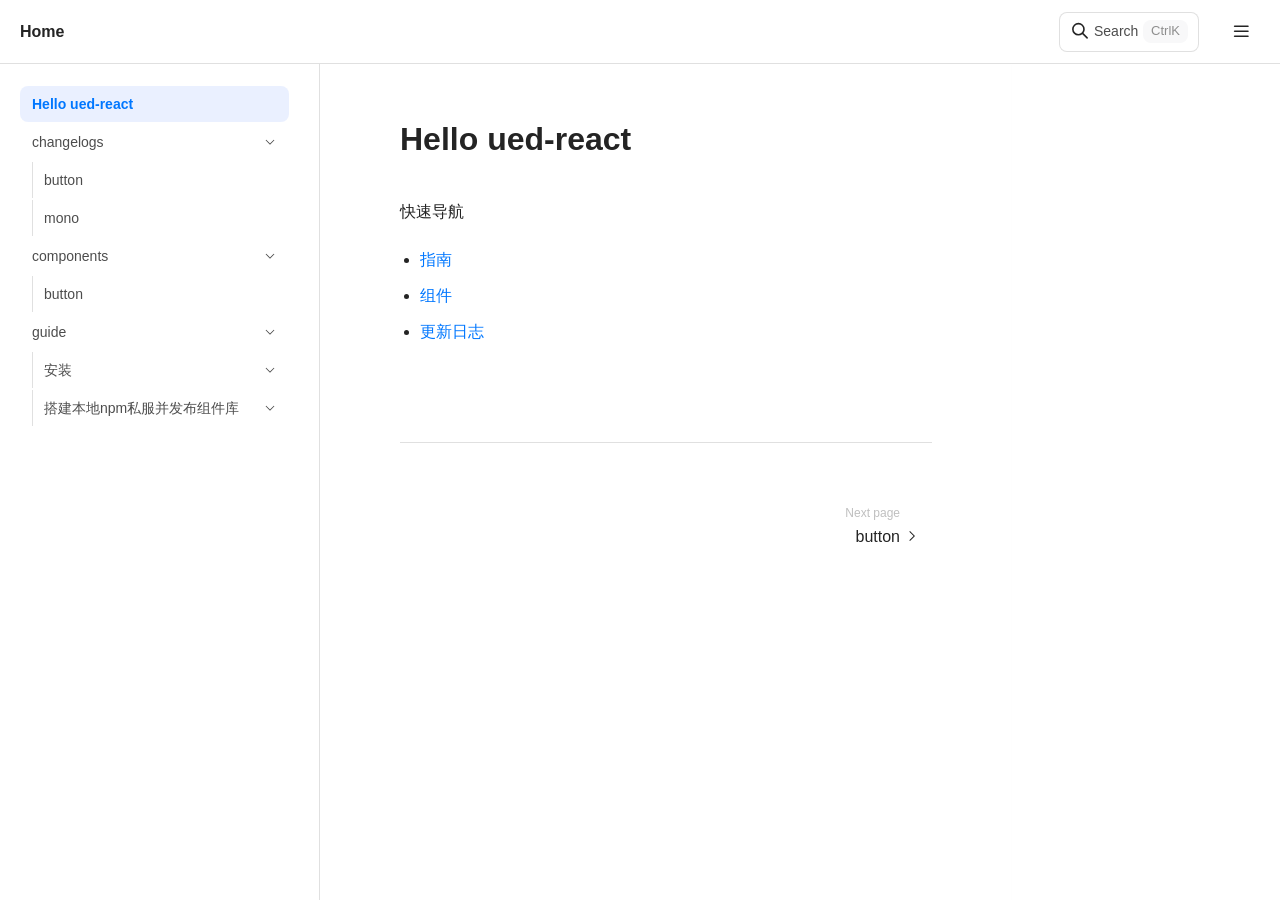
==== index.html @ fa2d77c4 "docs(update):更新文档" ====
<!doctype html>
<html lang="en">
  <head><meta charset="utf-8">
<meta name="viewport" content="width=device-width, initial-scale=1">
<title>Hello ued-react</title>
<script>{;const saved = localStorage.getItem('rspress-theme-appearance');const preferDark = window.matchMedia('(prefers-color-scheme: dark)').matches;const isDark = !saved || saved === 'auto' ? preferDark : saved === 'dark';document.documentElement.classList.toggle('dark', isDark);document.documentElement.classList.toggle('rp-dark', isDark);document.documentElement.style.colorScheme = isDark ? 'dark' : 'light';}</script>
<link href="/static/css/styles.438a19cc98.css" rel="stylesheet">
<script defer src="/static/js/styles.224b687095.js"></script>
<script defer src="/static/js/lib-react.f025b3c589.js"></script>
<script defer src="/static/js/lib-router.90e721d94e.js"></script>
<script defer src="/static/js/318.eb11904c2a.js"></script>
<script defer src="/static/js/index.afe6d09c65.js"></script>
<meta http-equiv="X-UA-Compatible" content="IE=edge">
<meta name="generator" content="Rspress v2.0.8">
<link rel="icon" href="/favicon.svg" type="image/svg+xml">
<meta property="og:type" content="website">
<meta property="og:title" content="Hello ued-react">
<meta name="description" content="快速导航 指南组件更新日志">
<meta property="og:description" content="快速导航 指南组件更新日志"></head>

  <body>
    <div id="__rspress_root"><header class="rp-nav"><div class="rp-nav__left"><div class="rp-nav__title"><a href="/" class="rp-nav__title__link rp-link"><span>Home</span></a></div></div><div class="rp-nav__right"><button class="rp-search-button"><div class="rp-search-button__content"><svg xmlns="http://www.w3.org/2000/svg" width="1em" height="1em" fill="none" viewBox="0 0 20 21" class="rp-search-button__icon"><path fill="currentColor" d="M8.333 1.913A6.667 6.667 0 0 1 15 8.58c0 1.54-.525 2.957-1.402 4.085l4.49 4.492a.834.834 0 0 1-1.177 1.178l-4.491-4.49a6.64 6.64 0 0 1-4.087 1.402 6.667 6.667 0 0 1 0-13.334m0 1.667a5 5 0 1 0 0 10 5 5 0 0 0 0-10"></path></svg><span class="rp-search-button__word">Search</span></div><div class="rp-search-button__hotkey" style="opacity:0"><span></span><span>K</span></div></button><div class="rp-search-button--mobile"><svg xmlns="http://www.w3.org/2000/svg" width="1em" height="1em" fill="none" viewBox="0 0 20 21"><path fill="currentColor" d="M8.333 1.913A6.667 6.667 0 0 1 15 8.58c0 1.54-.525 2.957-1.402 4.085l4.49 4.492a.834.834 0 0 1-1.177 1.178l-4.491-4.49a6.64 6.64 0 0 1-4.087 1.402 6.667 6.667 0 0 1 0-13.334m0 1.667a5 5 0 1 0 0 10 5 5 0 0 0 0-10"></path></svg></div><div class="rp-nav__others"><div class="rp-nav-menu__divider"></div><div class="rp-switch-appearance"><svg xmlns="http://www.w3.org/2000/svg" width="24" height="24" fill="currentColor" viewBox="0 0 24 24" class="rp-switch-appearance__icon rp-switch-appearance__icon--sun"><path fill="currentColor" d="m7.001 15.848-1.226 1.226a.58.58 0 0 0 0 .818.58.58 0 0 0 .818 0l1.226-1.226a.58.58 0 0 0 0-.818.58.58 0 0 0-.818 0m-.352-8.735a.584.584 0 0 0 .825-.825L6.237 5.051a.584.584 0 0 0-.825.825zM5.011 11.07h-1.75a.584.584 0 0 0 0 1.167h1.75c.324 0 .584-.26.584-.583a.585.585 0 0 0-.584-.584m7.003-5.835c.324 0 .584-.26.584-.584V2.9a.58.58 0 0 0-.584-.584.58.58 0 0 0-.583.583V4.65c0 .323.262.584.583.584m5.616 1.621 1.226-1.225a.58.58 0 0 0 0-.818.58.58 0 0 0-.818 0l-1.226 1.225a.58.58 0 0 0 0 .818.576.576 0 0 0 .818 0m3.138 4.214h-1.75a.58.58 0 0 0-.584.584c0 .324.26.584.583.584h1.751a.584.584 0 1 0 0-1.167m-3.389 5.124a.584.584 0 0 0-.825.825l1.238 1.238a.584.584 0 0 0 .825-.826zm-5.365-9.795a5.256 5.256 0 0 0-5.257 5.258 5.256 5.256 0 0 0 5.257 5.257 5.256 5.256 0 0 0 5.257-5.257 5.256 5.256 0 0 0-5.257-5.258m0 11.675a.58.58 0 0 0-.583.583v1.751a.582.582 0 1 0 1.167 0v-1.75a.584.584 0 0 0-.584-.584"></path></svg><svg xmlns="http://www.w3.org/2000/svg" width="19" height="19" fill="currentColor" viewBox="0 0 19 19" class="rp-switch-appearance__icon rp-switch-appearance__icon--moon"><path fill="currentColor" d="M9.166 0a9.2 9.2 0 0 1 1.857.188.834.834 0 0 1 .042 1.623 4.47 4.47 0 1 0 5.457 5.457l.048-.135a.834.834 0 0 1 1.575.177q.186.902.188 1.856A9.168 9.168 0 1 1 9.166 0"></path></svg></div></div><button aria-label="mobile hamburger" class="rp-nav-hamburger rp-nav-hamburger__sm"><svg xmlns="http://www.w3.org/2000/svg" width="21" height="21" fill="none" viewBox="0 0 21 21"><path stroke="currentColor" stroke-linecap="round" stroke-linejoin="round" stroke-width="1.667" d="M3.645 5.225h13.333M3.645 10.225h13.333M3.645 15.225h13.333"></path></svg></button><button aria-label="mobile hamburger" class="rp-nav-hamburger rp-nav-hamburger__md"><svg xmlns="http://www.w3.org/2000/svg" width="21" height="21" fill="none" viewBox="0 0 21 21"><path stroke="currentColor" stroke-linecap="round" stroke-linejoin="round" stroke-width="1.667" d="M3.645 5.225h13.333M3.645 10.225h13.333M3.645 15.225h13.333"></path></svg><ul class="rp-hover-group rp-hover-group--hidden rp-hover-group--right"><div class="rp-nav-menu__others-mobile__container"><div class="rp-nav-hamburger__md__hover-group"><div class="rp-nav-screen-appearance"><div class="rp-nav-screen-appearance__left">Theme</div><div class="rp-nav-screen-appearance__right"></div></div><div class="rp-nav-screen-divider"></div></div></div></ul></button></div></header><div class="rp-doc-layout__menu"><div class="rp-sidebar-menu"><button type="button" class="rp-sidebar-menu__left"><svg width="1em" height="1em" viewBox="0 0 32 32"><path fill="currentColor" d="M4 6h24v2H4zm0 18h24v2H4zm0-12h24v2H4zm0 6h24v2H4z"></path></svg><span>Menu</span></button><button type="button" disabled="" class="rp-sidebar-menu__right"><span class="rp-sidebar-menu__right__text">ON THIS PAGE</span><svg width="14" height="14" class="rp-progress-circle"><circle cx="7" cy="7" r="6" stroke-linecap="round" fill="none" stroke="var(--rp-c-divider-light)" stroke-width="2"></circle><circle cx="7" cy="7" r="6" stroke-linecap="round" fill="none" stroke="var(--rp-c-brand)" stroke-width="2" stroke-dasharray="37.69911184307752" stroke-dashoffset="37.69911184307752" transform="rotate(-90 7 7)" style="transition:stroke-dashoffset 0.3s"></circle></svg></button></div></div><div class="rp-doc-layout__container"><aside class="rp-doc-layout__sidebar rp-scrollbar"><a href="/index.html" class="rp-sidebar-item rp-sidebar-item--active rp-link" style="padding-left:12px" data-depth="0"><div class="rp-sidebar-item__left"><span>Hello ued-react</span></div><div class="rp-sidebar-item__right"></div></a><div class="rp-sidebar-item rp-sidebar-group" style="padding-left:12px" data-depth="0"><div class="rp-sidebar-item__left"><span>changelogs</span></div><div class="rp-sidebar-item__right"><div style="cursor:pointer;transition:transform 0.2s ease-out;transform:rotate(90deg)"><svg width="1em" height="1em" viewBox="0 0 32 32"><path fill="currentColor" d="M22 16 12 26l-1.4-1.4 8.6-8.6-8.6-8.6L12 6z"></path></svg></div></div></div><div style="display:grid;grid-template-rows:1fr;transition:grid-template-rows 0.2s ease-out"><div style="overflow:hidden"><a href="/changelogs/button.html" class="rp-sidebar-item rp-sidebar-item--group-item rp-link" style="padding-left:calc(12px * 1 + 12px)" data-depth="1"><div class="rp-sidebar-item__left"><span>button</span></div><div class="rp-sidebar-item__right"></div></a><a href="/changelogs/mono.html" class="rp-sidebar-item rp-sidebar-item--group-item rp-link" style="padding-left:calc(12px * 1 + 12px)" data-depth="1"><div class="rp-sidebar-item__left"><span>mono</span></div><div class="rp-sidebar-item__right"></div></a></div></div><div class="rp-sidebar-item rp-sidebar-group" style="padding-left:12px" data-depth="0"><div class="rp-sidebar-item__left"><span>components</span></div><div class="rp-sidebar-item__right"><div style="cursor:pointer;transition:transform 0.2s ease-out;transform:rotate(90deg)"><svg width="1em" height="1em" viewBox="0 0 32 32"><path fill="currentColor" d="M22 16 12 26l-1.4-1.4 8.6-8.6-8.6-8.6L12 6z"></path></svg></div></div></div><div style="display:grid;grid-template-rows:1fr;transition:grid-template-rows 0.2s ease-out"><div style="overflow:hidden"><a href="/components/button.html" class="rp-sidebar-item rp-sidebar-item--group-item rp-link" style="padding-left:calc(12px * 1 + 12px)" data-depth="1"><div class="rp-sidebar-item__left"><span>button</span></div><div class="rp-sidebar-item__right"></div></a></div></div><div class="rp-sidebar-item rp-sidebar-group" style="padding-left:12px" data-depth="0"><div class="rp-sidebar-item__left"><span>guide</span></div><div class="rp-sidebar-item__right"><div style="cursor:pointer;transition:transform 0.2s ease-out;transform:rotate(90deg)"><svg width="1em" height="1em" viewBox="0 0 32 32"><path fill="currentColor" d="M22 16 12 26l-1.4-1.4 8.6-8.6-8.6-8.6L12 6z"></path></svg></div></div></div><div style="display:grid;grid-template-rows:1fr;transition:grid-template-rows 0.2s ease-out"><div style="overflow:hidden"><a href="/guide/installation/index.html" class="rp-sidebar-item rp-sidebar-group rp-sidebar-item--group-item rp-link" style="padding-left:calc(12px * 1 + 12px)" data-depth="1"><div class="rp-sidebar-item__left"><span>安装</span></div><div class="rp-sidebar-item__right"><div style="cursor:pointer;transition:transform 0.2s ease-out;transform:rotate(90deg)"><svg width="1em" height="1em" viewBox="0 0 32 32"><path fill="currentColor" d="M22 16 12 26l-1.4-1.4 8.6-8.6-8.6-8.6L12 6z"></path></svg></div></div></a><div style="display:grid;grid-template-rows:1fr;transition:grid-template-rows 0.2s ease-out"><div style="overflow:hidden"></div></div><a href="/guide/quickstart/index.html" class="rp-sidebar-item rp-sidebar-group rp-sidebar-item--group-item rp-link" style="padding-left:calc(12px * 1 + 12px)" data-depth="1"><div class="rp-sidebar-item__left"><span>搭建本地npm私服并发布组件库</span></div><div class="rp-sidebar-item__right"><div style="cursor:pointer;transition:transform 0.2s ease-out;transform:rotate(90deg)"><svg width="1em" height="1em" viewBox="0 0 32 32"><path fill="currentColor" d="M22 16 12 26l-1.4-1.4 8.6-8.6-8.6-8.6L12 6z"></path></svg></div></div></a><div style="display:grid;grid-template-rows:1fr;transition:grid-template-rows 0.2s ease-out"><div style="overflow:hidden"></div></div></div></div></aside><div class="rp-doc-layout__doc"><main class="rp-doc-layout__doc-container"><div class="rp-doc rspress-doc"><!--$--><h1 class="rp-toc-include" id="hello-ued-react"><a href="#hello-ued-react" class="rp-header-anchor rp-link" aria-hidden="true">#</a>Hello ued-react<!-- --> </h1>
<p>快速导航</p>
<ul>
<li><a href="/guide/quickstart.html" class="rp-link">指南</a></li>
<li><a href="/components/button.html" class="rp-link">组件</a></li>
<li><a href="/changelogs/mono.html" class="rp-link">更新日志</a></li>
</ul><!--/$--></div><footer class="rp-doc-footer"><div class="rp-doc-footer__edit"></div><div class="rp-doc-footer__divider"></div><div class="rp-prev-next-page"><div class="rp-prev-next-page__placeholder"></div><a href="/changelogs/button.html" class="rp-prev-next-page__item rp-prev-next-page__next rp-link"><span class="rp-prev-next-page__item__desc">Next page</span><span class="rp-prev-next-page__item__title"><span>button</span><svg width="1em" height="1em" viewBox="0 0 32 32" class="rp-prev-next-page__icon"><path fill="currentColor" d="M22 16 12 26l-1.4-1.4 8.6-8.6-8.6-8.6L12 6z"></path></svg></span></a></div></footer></main></div><aside class="rp-doc-layout__outline rp-scrollbar"></aside></div></div>
    <div id="__rspress_modal_container"></div>
  </body>
</html>
---- static/css/styles.438a19cc98.css ----
#nprogress{pointer-events:none}#nprogress .bar{z-index:1031;background:#29d;width:100%;height:2px;position:fixed;top:0;left:0}#nprogress .peg{opacity:1;width:100px;height:100%;display:block;position:absolute;right:0;transform:rotate(3deg)translateY(-4px);box-shadow:0 0 10px #29d,0 0 5px #29d}#nprogress .spinner{z-index:1031;display:block;position:fixed;top:15px;right:15px}#nprogress .spinner-icon{box-sizing:border-box;border:2px solid #0000;border-color:#29d #0000 #0000 #29d;border-radius:50%;width:18px;height:18px;animation:.4s linear infinite nprogress-spinner}.nprogress-custom-parent{position:relative;overflow:hidden}.nprogress-custom-parent #nprogress .spinner,.nprogress-custom-parent #nprogress .bar{position:absolute}@-webkit-keyframes nprogress-spinner{0%{-webkit-transform:rotate(0)}to{-webkit-transform:rotate(360deg)}}@keyframes nprogress-spinner{0%{transform:rotate(0)}to{transform:rotate(360deg)}}:where(:root){--rp-c-brand:#0095ff;--rp-c-brand-light:#33adff;--rp-c-brand-lighter:#c6e0fd;--rp-c-brand-dark:#07f;--rp-c-brand-darker:#005fcc;--rp-c-brand-tint:#7fa3ff29}:where(html:not(.rp-dark)){--shiki-foreground:inherit;--shiki-background:transparent;--shiki-token-constant:#1976d2;--shiki-token-string:#31a94d;--shiki-token-comment:#b6b4b4;--shiki-token-keyword:#cf2727;--shiki-token-parameter:#f59403;--shiki-token-function:#7041c8;--shiki-token-string-expression:#218438;--shiki-token-punctuation:#242323;--shiki-token-link:#22863a;--shiki-token-deleted:#d32828;--shiki-token-inserted:#22863a}:where(html.rp-dark){--shiki-foreground:inherit;--shiki-background:transparent;--shiki-token-constant:#6fb0fa;--shiki-token-string:#f9a86e;--shiki-token-comment:#6a727b;--shiki-token-keyword:#f47481;--shiki-token-parameter:#ff9800;--shiki-token-function:#ae8eeb;--shiki-token-string-expression:#4fb74d;--shiki-token-punctuation:#bbb;--shiki-token-link:#f9a76d;--shiki-token-deleted:#ee6d7a;--shiki-token-inserted:#36c47f}:where(html:not(.rp-dark)){--rp-code-font-size:.875rem;--rp-code-title-bg:#f8f8f9;--rp-code-block-color:#2e3440;--rp-code-block-bg:var(--rp-c-bg);--rp-code-block-border:1px solid var(--rp-c-divider-light);--rp-code-block-shadow:none}:where(html.rp-dark){--rp-code-font-size:.875rem;--rp-code-title-bg:#191919;--rp-code-block-color:#e5e7eb;--rp-code-block-bg:var(--rp-c-bg);--rp-code-block-border:1px solid var(--rp-c-divider-light);--rp-code-block-shadow:none}:where(html:not(.rp-dark)){--rp-home-hero-secondary-color:#a673ff;--rp-home-hero-title-color:transparent;--rp-home-hero-title-bg:linear-gradient(90deg, var(--rp-c-brand-dark) 0%, var(--rp-c-brand-dark) 30%, var(--rp-home-hero-secondary-color) 100%);--rp-home-background-bg:radial-gradient(42.12% 56.13% at 100% 0%, #537dff1a 0%, #fff0 100%), radial-gradient(42.01% 79.63% at 52.86% 0%, #537dff33 0%, #fff0 100%), radial-gradient(79.67% 58.09% at 0% 0%, #7e69ff33 0%, #fff0 100%), #fff;--rp-home-feature-bg:linear-gradient(135deg, #fff, #f9f9f980)}:where(html.rp-dark){--rp-home-hero-secondary-color:#a673ff;--rp-home-hero-title-color:transparent;--rp-home-hero-title-bg:linear-gradient(90deg, var(--rp-c-brand-dark) 0%, var(--rp-c-brand-dark) 30%, var(--rp-home-hero-secondary-color) 100%);--rp-home-background-bg:radial-gradient(42.12% 56.13% at 100% 0%, #0c1d48 0%, #12121200 100%), radial-gradient(55.81% 87.78% at 48.37% 0%, #000 0%, #12121200 89.55%), radial-gradient(122.65% 88.24% at 0% 0%, #34268a 0%, #12121200 100%), #121212;--rp-home-feature-bg:linear-gradient(135deg, #fff0, #ffffff08)}:where(html:not(.rp-dark)){--rp-c-bg:#fff;--rp-c-bg-soft:#f8f8f9;--rp-c-bg-mute:#f1f1f1;--rp-c-bg-alt:#fff;--rp-c-divider:#00000040;--rp-c-divider-light:#0000001f;--rp-c-text-0:#000;--rp-c-text-1:#242424;--rp-c-text-2:#000000b3;--rp-c-text-3:#3c3c3c54;--rp-c-text-4:#3c3c3c2e;--rp-c-text-code:#476582;--rp-c-text-code-bg:#99a1b314;--rp-c-text-code-border:#0000000d;--rp-c-link:var(--rp-c-brand-dark)}:where(html.rp-dark){--rp-c-bg:#121212;--rp-c-bg-soft:#292e37;--rp-c-bg-mute:#343a46;--rp-c-bg-alt:#000;--rp-c-divider:#545454a6;--rp-c-divider-light:#5454547a;--rp-c-text-0:#fff;--rp-c-text-1:#fffff5ed;--rp-c-text-2:#fffff5a6;--rp-c-text-3:#ebebeb61;--rp-c-text-4:#ebebeb2e;--rp-c-text-code:#c9def1;--rp-c-text-code-bg:#ffffff14;--rp-c-text-code-border:#ffffff0d;--rp-c-link:var(--rp-c-brand-light)}:where(:root){--rp-c-gray:#8e8e8e;--rp-c-gray-light-1:#aeaeae;--rp-c-gray-light-2:#c7c7c7;--rp-c-gray-light-3:#d1d1d1;--rp-c-gray-light-4:#e5e5e5;--rp-c-gray-light-5:#f2f2f2;--rp-shadow-1:0 1px 2px #00000005, 0 1px 0 #0000000f;--rp-shadow-2:0 3px 12px #0000000f, 0 1px 4px #00000012;--rp-shadow-3:0 12px 32px #0000001a, 0 2px 6px #00000014;--rp-shadow-4:0 14px 44px #0000001f, 0 3px 9px #0000001f;--rp-shadow-5:0 18px 56px #00000029, 0 4px 12px #00000029;--rp-radius:1rem;--rp-radius-small:.5rem;--rp-radius-large:1.5rem}@layer rp-base{*,:before,:after{box-sizing:border-box;border-style:solid;border-width:0}:before,:after{--tw-content:""}html,:host{-webkit-text-size-adjust:100%;tab-size:4;-webkit-tap-highlight-color:transparent;line-height:1.5}body{line-height:inherit;margin:0}hr{height:0;color:inherit;border-top-width:1px}abbr:where([title]){-webkit-text-decoration:underline dotted;text-decoration:underline dotted}h1,h2,h3,h4,h5,h6{font-size:inherit;font-weight:inherit}a{color:inherit;-webkit-text-decoration:inherit;-webkit-text-decoration:inherit;-webkit-text-decoration:inherit;text-decoration:inherit}b,strong{font-weight:bolder}code,kbd,samp,pre{font-size:1em}table{text-indent:0;border-color:inherit;border-collapse:collapse}button,input,optgroup,select,textarea{font:inherit;color:inherit;margin:0;padding:0}button,select{text-transform:none}:-moz-focusring{outline:auto}:-moz-ui-invalid{box-shadow:none}progress{vertical-align:baseline}::-webkit-inner-spin-button{height:auto}::-webkit-outer-spin-button{height:auto}[type=search]{-webkit-appearance:textfield;outline-offset:-2px}::-webkit-search-decoration{-webkit-appearance:none}::-webkit-file-upload-button{-webkit-appearance:button;font:inherit}summary{display:list-item}blockquote,dl,dd,h1,h2,h3,h4,h5,h6,hr,figure,p,pre{margin:0}fieldset{margin:0;padding:0}legend{padding:0}ol,ul,menu{margin:0;padding:0;list-style:none}dialog{padding:0}textarea{resize:vertical}input::placeholder,textarea::placeholder{opacity:1}img,svg,video,canvas,audio,iframe,embed,object{vertical-align:middle;display:block}img,video{max-width:100%;height:auto}h1,h2,h3,h4,h5,h6,li,p{overflow-wrap:break-word}button:focus,button:focus-visible{outline:none}}html{-webkit-text-size-adjust:100%;scroll-padding-top:calc(var(--rp-banner-height,0px) + var(--rp-nav-height) + var(--rp-sidebar-menu-height));font-size:16px;line-height:1.7}html.dark{--lightningcss-light: ;--lightningcss-dark:initial;--lightningcss-light: ;--lightningcss-dark:initial;color-scheme:dark}body{width:100%;min-width:320px;font-family:var(--rp-font-family-base);color:var(--rp-c-text-1);background-color:var(--rp-c-bg);font-synthesis:style;text-rendering:optimizelegibility;-webkit-font-smoothing:antialiased;-moz-osx-font-smoothing:grayscale;direction:ltr;margin:0;font-size:16px;font-weight:400}:root{--rp-font-family-base:"Inter var experimental", "Inter var", -apple-system, BlinkMacSystemFont, "Segoe UI", Roboto, Oxygen, Ubuntu, Cantarell, "Fira Sans", "Droid Sans", "Helvetica Neue", sans-serif;--rp-font-family-mono:Menlo, Monaco, Consolas, "Courier New", monospace;text-autospace:normal}pre,code,kbd,samp{text-autospace:no-autospace}:root #nprogress .bar{background:var(--rp-c-brand)}.rp-scrollbar{scrollbar-gutter:stable;scrollbar-width:thin;scrollbar-color:#0000000d #0000}.rp-scrollbar::-webkit-scrollbar{width:4px;height:4px}.rp-scrollbar::-webkit-scrollbar-track{background:0 0}.rp-scrollbar::-webkit-scrollbar-thumb{background:#0000000d;border-radius:4px;transition:background .2s}.rp-scrollbar::-webkit-scrollbar-thumb:hover{background:#0000001a}.rp-scrollbar::-webkit-scrollbar-corner{background:0 0}.rp-dark .rp-scrollbar{scrollbar-color:#ffffff1a #0000}.rp-dark .rp-scrollbar::-webkit-scrollbar-thumb{background:#ffffff1a}.rp-dark .rp-scrollbar::-webkit-scrollbar-thumb:hover{background:#fff3}.rp-scrollbar--always{scrollbar-gutter:stable;scrollbar-width:unset;scrollbar-color:unset}.shiki span.line{padding:0 1.25rem;display:inline-block}.code-line-highlighted{background-color:var(--rp-code-line-highlight-color)}.diff,.code-line-highlighted{width:100%;padding:0 20px;transition:background-color .5s;display:inline-block;position:relative}.diff.add:after{content:"+";color:#4fb74d;position:absolute;top:0;left:10px}.diff.remove:after{content:"-";color:#f47481;position:absolute;top:0;left:10px}.shiki.has-diff code .diff.add{background-color:#10b9811a;padding:0 20px 0 19px}.shiki.has-diff code .diff.remove{background-color:#f43f5e1a;padding:0 20px 0 19px}.shiki.has-highlighted .line.highlighted{width:100%;display:inline-block;position:static}.shiki.has-highlighted .line.highlighted:not(.error):not(.warning){background-color:#3b82f61a;box-shadow:inset 2px 0 #3b82f6}.shiki.has-highlighted .line.highlighted.error{background-color:#ed3c501a;box-shadow:inset 2px 0 #ed3c50}.shiki.has-highlighted .line.highlighted.warning{background-color:#ffc5171a;box-shadow:inset 2px 0 #ffc517}.shiki.has-focused .line:not(.focused){filter:blur(.095rem);opacity:.4;transition:filter .35s,opacity .35s}.shiki.has-focused:hover .line:not(.focused){filter:blur();opacity:1}.rp-home-background{z-index:-1;filter:blur(2px);pointer-events:none;-webkit-user-select:none;user-select:none;background:var(--rp-home-background-bg);width:100%;height:1000px;position:absolute;top:0;left:0}.rp-link{cursor:pointer}.rp-button{box-sizing:border-box;white-space:nowrap;justify-content:center;align-items:center;height:48px;font-weight:700;transition:color .1s,border-color .1s,background-color .1s;display:inline-flex}.rp-button--medium{border-radius:var(--rp-radius);height:38px;padding:0 20px;font-size:14px;line-height:38px}.rp-button--big{border-radius:var(--rp-radius-large);min-width:142px;font-size:16px}@media (max-width:768px){.rp-button--big{min-width:100px;height:42px;font-size:14px;line-height:42px}}.rp-button--brand{opacity:1;color:#fff;background:var(--rp-home-hero-title-bg);transition:all .3s}.rp-button--brand:hover{opacity:.8}.rp-button--alt{border:1px solid var(--rp-c-gray-light-3);color:var(--rp-c-text-0);background-color:var(--rp-c-bg);transition:all .3s}.dark .rp-button--alt{background-color:var(--rp-c-bg-mute);color:var(--rp-c-text-1);border-color:#484848}.rp-button--alt:hover{opacity:.8;background-color:var(--rp-c-bg-mute)}.rp-home-hero{flex-direction:row;align-items:flex-start;max-width:72rem;margin:5rem auto;padding:20px 40px;display:flex;position:relative}@media (max-width:1000px){.rp-home-hero{flex-direction:column-reverse;align-items:center;margin:0 auto}.rp-home-hero .rp-home-hero__container{text-align:center;align-items:center}}@media (max-width:600px){.rp-home-hero{padding:10px}.rp-home-hero .rp-home-hero__title{font-size:2.5rem}.rp-home-hero .rp-home-hero__subtitle{margin-top:1rem;font-size:2rem}}.rp-home-hero__container{flex-direction:column;flex:2;align-items:flex-start;gap:32px;width:100%;display:flex}.rp-home-hero__image{flex:1;align-self:center;max-width:50vw;display:flex}.rp-home-hero__image-img{display:block}.rp-home-hero__image-img--dark{display:none}.rp-home-hero__content{flex-direction:column;display:flex}.rp-home-hero__badge:before{content:"";background:var(--rp-home-hero-title-bg);border-radius:50%;width:8px;height:8px;margin-right:8px;display:inline-block}.rp-home-hero__badge{background:var(--rp-c-bg-soft);border:1px solid var(--rp-c-divider-light);color:var(--rp-c-text-0);border-radius:50px;align-items:center;padding:.5rem 1rem;font-size:.875rem;font-weight:500;text-decoration:none;transition:background .2s,border-color .2s;display:inline-flex}.rp-home-hero__badge:hover{background:var(--rp-c-bg-mute);cursor:pointer}.rp-home-hero__badge:is(a):hover{border-color:var(--rp-c-brand)}.rp-home-hero__title{font-size:4rem;font-weight:600;line-height:1.2em}.rp-home-hero__title-brand{background:var(--rp-home-hero-title-bg);-webkit-text-fill-color:#0000;color:var(--rp-home-hero-title-color);-webkit-background-clip:text;background-clip:text;width:640px}.rp-home-hero__subtitle{margin:0;font-size:4rem;font-weight:600;line-height:1.2em}.rp-home-hero__tagline{color:var(--rp-c-text-2);font-size:1rem;font-weight:400}@media (min-width:640px){.rp-home-hero__tagline{font-size:1.125rem}}@media (min-width:768px){.rp-home-hero__tagline{font-size:1.25rem}}.rp-home-hero__actions{flex-direction:row;gap:1.5rem;display:flex}@media (max-width:768px){.rp-home-hero__actions{flex-direction:column;gap:1rem;width:80%}}.rp-home-hero__action{display:flex}.rp-home-hero--no-image .rp-home-hero__container{text-align:center;align-items:center}.dark .rp-home-hero__image-img--light{display:none}.dark .rp-home-hero__image-img--dark{display:block}.rp-home-feature{--rp-home-feature-gap:15px;gap:var(--rp-home-feature-gap);flex-wrap:wrap;max-width:72rem;margin:auto auto 2rem;padding:10px;display:flex;overflow:hidden}.rp-home-feature__item{width:100%;position:relative}@media (min-width:640px){.rp-home-feature__item--span-2,.rp-home-feature__item--span-4,.rp-home-feature__item--span-6{width:calc(50% - var(--rp-home-feature-gap))}}@media (min-width:768px){.rp-home-feature__item--span-2,.rp-home-feature__item--span-4{width:calc(50% - var(--rp-home-feature-gap))}.rp-home-feature__item--span-3,.rp-home-feature__item--span-6{width:calc((100% - 2*var(--rp-home-feature-gap))/3)}}@media (min-width:960px){.rp-home-feature__item--span-3{width:calc((100% - 3*var(--rp-home-feature-gap))/4)}.rp-home-feature__item--span-4{width:calc((100% - 2*var(--rp-home-feature-gap))/3)}.rp-home-feature__item--span-6{width:calc(50% - var(--rp-home-feature-gap))}}.rp-home-feature__item-wrapper{height:100%;position:relative}.rp-home-feature__card{border:1px solid var(--rp-c-divider-light);background:var(--rp-home-feature-bg);-webkit-backdrop-filter:blur(10px);backdrop-filter:blur(10px);border-radius:2rem;height:100%;padding:2rem;transition:all .3s}.rp-home-feature__card--clickable{cursor:pointer}.rp-home-feature__card:hover{border:1px solid var(--rp-c-brand);color:var(--rp-c-brand)}.rp-home-feature__title-wrapper{flex-direction:column;align-items:flex-start;gap:.5rem;display:flex}.rp-home-feature__icon{background-color:var(--rp-c-bg);border:3px solid var(--rp-c-divider-light);border-radius:1rem;justify-content:center;align-items:center;min-width:3rem;min-height:3rem;font-size:1.5rem;display:inline-flex}.rp-home-feature__icon img,.rp-home-feature__icon svg{width:1.5rem;height:1.5rem}.rp-home-feature__title{text-align:left;margin:0;font-weight:700}.rp-home-feature__detail{color:var(--rp-c-text-2);margin:0;padding-top:.5rem;font-size:.875rem;font-weight:500;line-height:1.5}.rp-home-footer{border-top:1px solid var(--rp-c-divider-light);width:100%;margin-top:3rem;padding:2rem 1.5rem;bottom:0}@media (min-width:640px){.rp-home-footer{padding:2rem}}.rp-home-footer__container{text-align:center;width:100%;margin:auto}.rp-home-footer__message{color:var(--rp-c-text-3);font-size:.875rem;font-weight:500}.rp-not-found{text-align:center;flex-direction:column;justify-content:flex-start;align-items:center;margin:0 auto;padding:4rem;display:flex}@media (max-width:640px){.rp-not-found{padding:6rem 2rem 10rem}}.rp-not-found__error-code{font-size:3.75rem;font-weight:600}.rp-not-found__title{padding-top:.75rem;font-size:1.25rem;font-weight:700;line-height:1.25}.rp-not-found__divider{background-color:var(--rp-c-gray-light-1);width:4rem;height:1px;margin:1.5rem auto 1.125rem}.rp-not-found__action{padding-top:1.25rem}.rp-not-found__home-link{border-style:solid;border-width:1px;border-color:var(--rp-c-brand);color:var(--rp-c-brand);border-radius:1rem;padding:.5rem 1rem;font-weight:500;transition:color .3s,border-color .3s;display:inline-block}.rp-not-found__home-link:hover{border-color:var(--rp-c-brand-dark);color:var(--rp-c-brand-dark)}.rp-sidebar-divider{border-top:1px solid var(--rp-c-divider-light);margin-top:.75rem;margin-bottom:.75rem}.rp-sidebar-divider--dashed{border-top:1px dashed var(--rp-c-divider-light);margin-top:.75rem;margin-bottom:.75rem}.rp-sidebar-group{color:var(--rp-c-text-1)}.rp-badge{border-radius:var(--rp-radius-small);white-space:nowrap;justify-content:center;align-items:center;gap:.25rem;height:1.5rem;padding:.5rem;font-size:.75rem;font-weight:500;transition:color .25s;display:inline-flex}.rp-badge--tip{color:var(--rp-container-tip-text);background-color:var(--rp-container-tip-bg)}.rp-badge--info{color:var(--rp-container-info-text);background-color:var(--rp-container-info-bg)}.rp-badge--warning{color:var(--rp-container-warning-text);background-color:var(--rp-container-warning-bg)}.rp-badge--danger{color:var(--rp-container-danger-text);background-color:var(--rp-container-danger-bg)}.rp-badge--outline{border:1px solid}.rp-badge--outline.rp-badge--tip{border-color:var(--rp-container-tip-border)}.rp-badge--outline.rp-badge--info{border-color:var(--rp-container-info-border)}.rp-badge--outline.rp-badge--warning{border-color:var(--rp-container-warning-border)}.rp-badge--outline.rp-badge--danger{border-color:var(--rp-container-danger-border)}.rp-sidebar-item{cursor:pointer;color:var(--rp-c-text-2);border-radius:8px;justify-content:space-between;align-items:center;margin-top:2px;padding:6px 12px;font-size:14px;font-weight:400;line-height:24px;transition:color .15s,background-color .15s;display:flex;position:relative}.rp-sidebar-item:hover,.rp-sidebar-item--pending{color:var(--rp-c-text-1);background-color:var(--rp-c-bg-mute)}.rp-sidebar-item--pending{opacity:.8}.rp-sidebar-item.rp-link[target=_blank]:after{content:"↗";margin-left:.2em;margin-right:.1em;font-size:1em;font-weight:400;display:inline-block}.rp-sidebar-item--active{color:var(--rp-c-link);background-color:var(--rp-c-brand-tint);font-weight:600}.rp-sidebar-item--active:hover{color:var(--rp-c-link);background-color:var(--rp-c-brand-tint)}.rp-sidebar-item--group-item:before{content:"";background-color:var(--rp-c-divider-light);width:1px;position:absolute;top:0;bottom:0;left:12px}.rp-sidebar-item--group-item.rp-sidebar-item--active .rp-sidebar-item__left:before{content:"";background-color:var(--rp-c-brand);width:1px;height:calc(50% - 4px);position:absolute;top:calc(25% + 2px);bottom:0;left:12px}.rp-sidebar-item__left{align-items:center;gap:4px;display:flex}.rp-sidebar-item__right{align-items:center;display:flex}.rp-sidebar-item__link{opacity:1}.rp-sidebar-section-header{justify-content:space-between;align-items:center;margin-top:16px;padding:4px 12px;display:flex}.rp-sidebar-section-header:first-child{margin-top:0}.rp-sidebar-section-header__left{color:var(--rp-c-text-1);align-items:center;font-size:14px;font-weight:600;display:flex}.rp-sidebar-section-header__right{align-items:center;display:flex}:root{--rp-code-button-group-z-index:10}.rp-codeblock__content:hover .rp-code-button-group__button{opacity:1}.rp-code-button-group{z-index:var(--rp-code-button-group-z-index);gap:10px;display:flex;position:absolute;top:20px;right:20px}.rp-code-button-group__button{opacity:0;cursor:pointer;background-color:#0000;justify-content:center;align-items:center;transition:opacity .2s ease-out;display:flex;position:relative}.rp-code-button-group__icon{opacity:inherit;width:20px;height:20px;color:var(--rp-c-text-3);transition:all .2s}.rp-code-button-group__icon:hover{color:var(--rp-c-text-2)}.rp-code-button-group__icon--wrap{opacity:1;transform:scale(1)}.rp-code-button-group__icon--wrapped{opacity:0;color:#00d600;position:absolute;top:50%;left:50%;transform:translate(-50%,-50%)scale(0)}.rp-code-wrap-button--wrapped .rp-code-button-group__icon--wrap{opacity:0;transform:scale(.33)}.rp-code-wrap-button--wrapped .rp-code-button-group__icon--wrapped{opacity:1;transition-delay:75ms;transform:translate(-50%,-50%)scale(1)}.rp-code-copy-button{position:relative}.rp-code-copy-button__icon--success{opacity:0;color:#00d600;position:absolute;top:50%;left:50%;transform:translate(-50%,-50%)scale(0)}.rp-code-copy-button--copied .rp-code-copy-button__icon--copy{opacity:0;transform:scale(.33)}.rp-code-copy-button--copied .rp-code-copy-button__icon--success{opacity:1;transition-delay:75ms;transform:translate(-50%,-50%)scale(1)}.rp-codeblock{border:var(--rp-code-block-border);box-shadow:var(--rp-code-block-shadow);border-radius:var(--rp-radius);margin:1rem 0;transition:none;position:relative;overflow-x:auto}@media (max-width:640px){.rp-codeblock{contain:content;margin:1.5rem 0}}.rp-codeblock__title{font-family:var(--rp-font-family-mono);font-size:var(--rp-code-font-size);background-color:var(--rp-code-title-bg);border-bottom:var(--rp-code-block-border);padding:.75rem 1rem}.rp-codeblock__content{color:var(--rp-code-block-color);background-color:var(--rp-code-block-bg);position:relative}.rp-codeblock__content__scroll-container{overflow-x:auto}.rp-codeblock__content :where(pre){text-align:left;white-space:pre;word-spacing:normal;word-break:normal;word-wrap:normal;tab-size:4;-webkit-hyphens:none;hyphens:none;z-index:1;background:0 0;outline:none;margin:0;position:relative}.rp-codeblock__content :where(code){font-size:var(--rp-code-font-size);font-family:var(--rp-font-family-mono);width:fit-content;min-width:100%;padding:1rem 0;line-height:1.7;display:inline-block}.rp-codeblock__content--wrap-code code{white-space:pre-wrap!important;word-break:break-all!important}.rp-codeblock__content--line-numbers code{counter-reset:step;counter-increment:step 0}.rp-codeblock__content--line-numbers code .line:before{content:counter(step);counter-increment:step;text-align:right;color:#738a9466;width:2ch;margin-right:1rem;display:inline-block}.rp-codeblock__content--line-numbers code:has(.line:nth-child(100)) .line:before{width:3ch}.rp-codeblock__content--scroll{overflow-y:auto}.rp-codeblock__content--fold{position:relative;overflow:hidden}.rp-codeblock__content--fold:after{content:"";background:linear-gradient(to bottom, transparent, var(--rp-code-block-bg));pointer-events:none;z-index:2;height:48px;position:absolute;bottom:0;left:0;right:0}.rp-codeblock__fold-btn{background-color:var(--rp-code-block-bg);width:100%;color:var(--rp-c-text-3);cursor:pointer;-webkit-user-select:none;user-select:none;border-radius:0 0 var(--rp-radius) var(--rp-radius);border:none;justify-content:center;align-items:center;padding:4px 0;transition:color .2s,background-color .2s;display:flex}.rp-codeblock__fold-btn:hover{color:var(--rp-c-text-1);background-color:var(--rp-code-title-bg)}.rp-codeblock__fold-btn__icon{width:18px;height:18px;transition:transform .3s}.rp-codeblock__fold-btn--expanded .rp-codeblock__fold-btn__icon{transform:rotate(180deg)}:root{--rp-c-overview-group-bg:var(--rp-c-bg-soft);--rp-c-overview-group-bg-hover:color-mix(in srgb, var(--rp-c-brand-lighter) 30%, transparent);--rp-c-overview-group-border:1px solid var(--rp-c-divider-light)}.rp-overview-group{flex-direction:column;gap:20px;width:100%;display:flex}.rp-overview-group__item{border:var(--rp-c-overview-group-border);border-radius:var(--rp-radius);flex-direction:row;width:100%;transition:border-color .2s,box-shadow .2s;display:flex;overflow:hidden}.rp-overview-group__item:hover{border-color:var(--rp-c-brand-light);box-shadow:0 4px 6px #0000000a}.rp-overview-group__item:hover .rp-overview-group__item__title{background-color:var(--rp-c-overview-group-bg-hover)}.rp-overview-group__item:hover .rp-overview-group__item__title .rp-overview-group__item__title__icon{color:var(--rp-c-brand-dark)}@media (max-width:1280px){.rp-overview-group__item{flex-direction:column}.rp-overview-group__item__title{flex:none!important;width:100%!important}}.rp-overview-group__item__title{word-break:break-all;width:25%;color:var(--rp-c-text-1);background-color:var(--rp-c-overview-group-bg);flex:0 0 25%;padding:16px 20px;font-size:18px;font-weight:600;transition:background-color .2s;position:relative;overflow:hidden}.rp-overview-group__item__title__link,.rp-overview-group__item__title__text{color:inherit;text-decoration:none}.rp-overview-group__item__title__link:hover,.rp-overview-group__item__title__text:hover{color:var(--rp-c-brand)}.rp-overview-group__item__title__icon{-webkit-user-select:none;user-select:none;pointer-events:none;color:var(--rp-c-text-1);position:absolute;bottom:0;right:0}.rp-overview-group__item__content{flex-flow:wrap;flex:1;row-gap:20px;margin:0;padding:16px;list-style:none;display:flex}.rp-overview-group__item__content__item{word-break:break-all;flex:0 0 200px;width:200px;min-width:33.33%;max-width:33.33%}@media (max-width:768px){.rp-overview-group__item__content__item{flex:200px;min-width:50%;max-width:100%}}.rp-overview-group__item__content__item__link{color:var(--rp-c-text-2);word-break:normal;padding:4px 8px;font-size:14px;text-decoration:none;transition:color .2s,background-color .2s;display:inline-block}.rp-overview-group__item__content__item__link:hover{color:var(--rp-c-brand);background-color:var(--rp-c-bg)}.rp-overview-group__grid{grid-template-columns:repeat(4,1fr);gap:20px;width:100%;display:grid}@media (max-width:1280px){.rp-overview-group__grid{grid-template-columns:repeat(3,1fr)}}@media (max-width:768px){.rp-overview-group__grid{grid-template-columns:repeat(2,1fr)}}@media (max-width:480px){.rp-overview-group__grid{grid-template-columns:1fr}}.rp-overview-group__grid-item{border:1px solid var(--rp-c-divider-light);border-radius:var(--rp-radius);transition:border-color .2s,box-shadow .2s,background-color .2s}.rp-overview-group__grid-item.rp-overview-group__item__title{flex:none;width:100%}.rp-overview-group__grid-item:hover{border-color:var(--rp-c-brand-light);background-color:var(--rp-c-overview-group-bg-hover);box-shadow:0 4px 6px #0000000a}.rp-overview-group__grid-item:hover .rp-overview-group__item__title__icon{color:var(--rp-c-brand-dark)}html.rp-dark .rp-overview-group__item:hover .rp-overview-group__item__title__icon,html.rp-dark .rp-overview-group__grid-item:hover .rp-overview-group__item__title__icon{color:#fff}.rspress-overview-container{padding:var(--rp-content-padding-y) var(--rp-content-padding-x)}.rp-overview-search{justify-content:flex-start;align-items:center;gap:1rem;margin-bottom:1.5rem;display:flex}.rp-overview-search__label{color:var(--rp-c-text-1);white-space:nowrap;font-weight:500}.rp-overview-search__input{border:1px solid var(--rp-c-divider);background-color:var(--rp-c-bg);color:var(--rp-c-text-1);border-radius:8px;min-width:200px;padding:.5rem .75rem;font-size:.875rem;transition:box-shadow .25s ease-in-out,border-color .25s ease-in-out}.rp-overview-search__input:focus{border-color:var(--rp-c-brand);box-shadow:0 0 0 2px rgba(var(--rp-c-brand-rgb), .2);outline:none}.rp-overview-search__input::placeholder{color:var(--rp-c-text-3)}.rp-overview-search__input::-webkit-search-cancel-button{appearance:none;cursor:pointer;opacity:.6;background-image:url("data:image/svg+xml;charset=utf-8,%3Csvg xmlns=%27http://www.w3.org/2000/svg%27 fill=%27none%27 viewBox=%270 0 24 24%27 stroke=%27currentColor%27%3E%3Cpath stroke-linecap=%27round%27 stroke-linejoin=%27round%27 stroke-width=%272%27 d=%27M6 18L18 6M6 6l12 12%27/%3E%3C/svg%3E");background-size:14px 14px;width:14px;height:14px}.rp-overview-search__input::-webkit-search-cancel-button:hover{opacity:1}.rp-overview__empty{text-align:center;color:var(--rp-c-text-2);background-color:var(--rp-c-bg-soft);border-radius:8px;margin-top:1rem;padding:2rem;font-style:italic}@media (prefers-color-scheme:dark){.rp-overview-search__input{border-color:var(--rp-c-divider-dark);background-color:var(--rp-c-bg-dark)}}:root{--rp-container-note-border:var(--rp-c-divider-light);--rp-container-note-text:var(--rp-c-text-1);--rp-container-note-bg:var(--rp-c-bg-soft);--rp-container-note-code-bg:#8080801a;--rp-container-note-link:var(--rp-c-link);--rp-container-tip-border:#079c7033;--rp-container-tip-text:#008555;--rp-container-tip-bg:#f2f9f7;--rp-container-tip-code-bg:#079c701a;--rp-container-info-border:#0095ff33;--rp-container-info-text:#07f;--rp-container-info-bg:#0095ff0f;--rp-container-info-code-bg:#0095ff1a;--rp-container-warning-border:#ffc51766;--rp-container-warning-text:#887233;--rp-container-warning-bg:#ffc5171a;--rp-container-warning-code-bg:#ffc5171a;--rp-container-danger-border:#ed3c5033;--rp-container-danger-text:#ab2131;--rp-container-danger-bg:#ed3c5014;--rp-container-danger-code-bg:#ed3c501a;--rp-container-details-border:var(--rp-c-divider-light);--rp-container-details-text:var(--rp-c-text-1);--rp-container-details-bg:var(--rp-c-bg-soft);--rp-container-details-code-bg:#8080801a;--rp-code-title-bg-with-opacity:color-mix(in srgb, var(--rp-code-title-bg) 70%, transparent);--rp-code-block-bg-with-opacity:color-mix(in srgb, var(--rp-code-block-bg) 70%, transparent)}.dark{--rp-container-tip-text:#3ec480;--rp-container-tip-bg:#079c701a;--rp-container-info-text:#66c2ff;--rp-container-info-bg:#0095ff1a;--rp-container-warning-text:#fbb451;--rp-container-warning-border:#ffc51740;--rp-container-warning-bg:#ffc5171f;--rp-container-danger-text:#f76e85;--rp-container-danger-border:#ed3c504d;--rp-container-danger-bg:#ed3c501f}.rp-callout{border-radius:var(--rp-radius);border:1px solid #0000;margin:24px 0;padding:20px 24px 12px}.rp-callout__title{margin-bottom:8px;font-size:16px;font-weight:600;position:relative}.rp-callout__title:before{content:"";border-radius:0 20px 20px 0;width:4px;height:110%;position:absolute;top:-5%;left:-24px}.rp-callout__content{font-size:14px;font-weight:400}.rp-callout__content p{margin:8px 0}.rp-callout__content .rp-codeblock__title{background-color:var(--rp-code-title-bg-with-opacity)}.rp-callout__content .rp-codeblock__content{background-color:var(--rp-code-block-bg-with-opacity)}.rp-callout__content a{border-bottom:1px solid}.rp-callout--note{border-color:var(--rp-container-note-border);background-color:var(--rp-container-note-bg)}.rp-callout--note .rp-callout__title{color:var(--rp-container-note-text)}.rp-callout--note .rp-callout__title:before{background-color:var(--rp-container-note-text)}.rp-callout--note :not(pre)>code{color:var(--rp-container-note-text);background-color:var(--rp-container-note-code-bg)}.rp-callout--note a{color:var(--rp-container-note-text)}.rp-callout--tip{border-color:var(--rp-container-tip-border);background-color:var(--rp-container-tip-bg)}.rp-callout--tip .rp-callout__title{color:var(--rp-container-tip-text)}.rp-callout--tip .rp-callout__title:before{background-color:var(--rp-container-tip-text)}.rp-callout--tip :not(pre)>code{color:var(--rp-container-tip-text);background-color:var(--rp-container-tip-code-bg)}.rp-callout--tip a{color:var(--rp-container-tip-text)}.rp-callout--info{border-color:var(--rp-container-info-border);background-color:var(--rp-container-info-bg)}.rp-callout--info .rp-callout__title{color:var(--rp-container-info-text)}.rp-callout--info .rp-callout__title:before{background-color:var(--rp-container-info-text)}.rp-callout--info :not(pre)>code{color:var(--rp-container-info-text);background-color:var(--rp-container-info-code-bg)}.rp-callout--info a{color:var(--rp-container-info-text)}.rp-callout--warning{border-color:var(--rp-container-warning-border);background-color:var(--rp-container-warning-bg)}.rp-callout--warning .rp-callout__title{color:var(--rp-container-warning-text)}.rp-callout--warning .rp-callout__title:before{background-color:var(--rp-container-warning-text)}.rp-callout--warning :not(pre)>code{color:var(--rp-container-warning-text);background-color:var(--rp-container-warning-code-bg)}.rp-callout--warning a{color:var(--rp-container-warning-text)}.rp-callout--caution,.rp-callout--danger{border-color:var(--rp-container-danger-border);background-color:var(--rp-container-danger-bg)}.rp-callout--caution .rp-callout__title,.rp-callout--danger .rp-callout__title{color:var(--rp-container-danger-text)}.rp-callout--caution .rp-callout__title:before,.rp-callout--danger .rp-callout__title:before{background-color:var(--rp-container-danger-text)}.rp-callout--caution :not(pre)>code,.rp-callout--danger :not(pre)>code{color:var(--rp-container-danger-text);background-color:var(--rp-container-danger-code-bg)}.rp-callout--caution a,.rp-callout--danger a{color:var(--rp-container-danger-text)}.rp-callout--details{border-color:var(--rp-container-details-border);background-color:var(--rp-container-details-bg)}.rp-callout--details .rp-callout__title{color:var(--rp-container-details-text)}.rp-callout--details .rp-callout__title:before{background-color:var(--rp-container-details-text)}.rp-callout--details :not(pre)>code{color:var(--rp-container-details-text);background-color:var(--rp-container-details-code-bg)}.rp-callout--details a{color:var(--rp-container-details-text)}details.rp-callout{font-size:normal;cursor:pointer;margin:24px 0;padding:20px 24px 12px;transition:background-color .3s}details.rp-callout:hover{background-color:var(--rp-c-bg-mute)}.rp-doc :not(:where(.rp-not-doc,.rp-not-doc *)):where(p):not(:where(li p)){margin-top:1.25rem;margin-bottom:1.25rem;line-height:1.75rem}.rp-doc :not(:where(.rp-not-doc,.rp-not-doc *)):where(strong,b){font-weight:600}.rp-doc :not(:where(.rp-not-doc,.rp-not-doc *)):where(hr){border-color:var(--rp-c-divider-light);border-top-width:1px;margin:3rem 0;display:block}.rp-doc :not(:where(.rp-not-doc,.rp-not-doc *)):where(a.rp-link):not(:where(.rp-header-anchor)){color:var(--rp-c-link);overflow-wrap:break-word;font-weight:500;text-decoration:none;transition:color .25s;display:inline}.rp-doc :not(:where(.rp-not-doc,.rp-not-doc *)):where(a.rp-link):not(:where(.rp-header-anchor)):hover{opacity:.85;border-bottom:1px solid}.rp-doc :not(:where(.rp-not-doc,.rp-not-doc *)):where(a.rp-link):not(:where(.rp-header-anchor))[target=_blank]:after{content:"↗";margin-left:.2em;margin-right:.1em;font-size:.7em;font-weight:700;transition:transform .2s;display:inline-block;transform:translateY(-.3em)}.rp-doc :not(:where(.rp-not-doc,.rp-not-doc *)):where(a.rp-link):not(:where(.rp-header-anchor))[target=_blank]:hover:after{transform:translate(.1em,-.5em)}.rp-doc :not(:where(.rp-not-doc,.rp-not-doc *)):where(h1,h2,h3,h4,h5,h6){outline:none;font-weight:600}.rp-doc :not(:where(.rp-not-doc,.rp-not-doc *)):where(h1,h2,h3,h4,h5,h6) .rp-header-anchor{float:left;opacity:0;font-weight:500;font-size:inherit;margin-left:-.8em;transition:color .25s,opacity .25s}.rp-doc :not(:where(.rp-not-doc,.rp-not-doc *)):where(h1,h2,h3,h4,h5,h6) .rp-header-anchor:hover{border-bottom:1px solid var(--rp-c-brand);opacity:.85}.rp-doc :not(:where(.rp-not-doc,.rp-not-doc *)):where(h1,h2,h3,h4,h5,h6):hover .rp-header-anchor,.rp-doc :not(:where(.rp-not-doc,.rp-not-doc *)):where(h1,h2,h3,h4,h5,h6):hover .rp-header-anchor:focus{opacity:1}.rp-doc :not(:where(.rp-not-doc,.rp-not-doc *)):where(.rp-header-anchor){color:var(--rp-c-brand)}.rp-doc :not(:where(.rp-not-doc,.rp-not-doc *)):where(h1){margin-bottom:2rem;font-size:2rem}.rp-doc :not(:where(.rp-not-doc,.rp-not-doc *)):where(h2){margin-top:3rem;margin-bottom:1.25rem;font-size:1.75rem}.rp-doc :not(:where(.rp-not-doc,.rp-not-doc *)):where(h2:first-of-type):before{content:"";background:var(--rp-c-divider-light);width:100%;height:1px;margin-bottom:3rem;display:block}.rp-doc :not(:where(.rp-not-doc,.rp-not-doc *)):where(h3){margin-top:2rem;margin-bottom:1.25rem;font-size:1.5rem}.rp-doc :not(:where(.rp-not-doc,.rp-not-doc *)):where(h4){margin-top:1.5rem;margin-bottom:1rem;font-size:1.25rem}.rp-doc :not(:where(.rp-not-doc,.rp-not-doc *)):where(h5){margin-top:1.25rem;margin-bottom:.75rem;font-size:1.125rem}.rp-doc :not(:where(.rp-not-doc,.rp-not-doc *)):where(h6){margin-top:1rem;margin-bottom:.5rem;font-size:1rem}.rp-doc :not(:where(.rp-not-doc,.rp-not-doc *)):where(blockquote){border-left:2px solid var(--rp-c-divider);color:var(--rp-c-text-2);margin-top:1.5rem;margin-bottom:1.5rem;padding-left:1rem}.rp-doc :not(:where(.rp-not-doc,.rp-not-doc *)):where(blockquote p){color:var(--rp-c-text-2);margin:0;font-size:1rem}.rp-doc :not(:where(.rp-not-doc,.rp-not-doc *)):where(ul){margin-top:1rem;margin-bottom:1rem;padding-left:1.25rem;line-height:1.75rem;list-style:outside}.rp-doc :not(:where(.rp-not-doc,.rp-not-doc *)):where(ol){margin-top:1rem;margin-bottom:1rem;padding-left:1.25rem;line-height:1.75rem;list-style:decimal}.rp-doc :not(:where(.rp-not-doc,.rp-not-doc *)):where(ul li):not(:first-child),.rp-doc :not(:where(.rp-not-doc,.rp-not-doc *)):where(ol li):not(:first-child){margin-top:.5rem}.rp-doc :not(:where(.rp-not-doc,.rp-not-doc *)):where(.rp-table-scroll-container){overflow-x:auto}.rp-doc :not(:where(.rp-not-doc,.rp-not-doc *)):where(table){table-layout:auto;border-collapse:separate;border-spacing:0;border:var(--rp-code-block-border);border-radius:var(--rp-radius);width:100%;overflow:hidden}.rp-doc :not(:where(.rp-not-doc,.rp-not-doc *)):where(table)::-webkit-scrollbar{width:5px;height:5px}.rp-doc :not(:where(.rp-not-doc,.rp-not-doc *)):where(table)::-webkit-scrollbar-corner{display:none}.rp-doc :not(:where(.rp-not-doc,.rp-not-doc *)):where(table)::-webkit-scrollbar-thumb{background-color:#0000000d;border-radius:10px}.rp-doc :not(:where(.rp-not-doc,.rp-not-doc *)):where(thead){color:var(--rp-c-text-0);background:var(--rp-code-title-bg)}.rp-doc :not(:where(.rp-not-doc,.rp-not-doc *)):where(th){text-align:left;border-bottom:1px solid var(--rp-c-divider-light);padding:.75rem 1.25rem;font-size:.875rem;font-weight:600;position:relative}.rp-doc :not(:where(.rp-not-doc,.rp-not-doc *)):where(tbody){background:var(--rp-c-bg)}.rp-doc :not(:where(.rp-not-doc,.rp-not-doc *)):where(td){border-bottom:1px solid var(--rp-c-divider-light);padding:.75rem 1.25rem;font-size:.875rem}.rp-doc :not(:where(.rp-not-doc,.rp-not-doc *)):where(tr){transition:background-color .2s}.rp-doc :not(:where(.rp-not-doc,.rp-not-doc *)):where(tr):hover{background:var(--rp-c-bg-soft)}.rp-doc :not(:where(.rp-not-doc,.rp-not-doc *)):where(tr:last-child td){border-bottom:none}.rp-doc :not(:where(.rp-not-doc,.rp-not-doc *)):where(:not(pre)>code){font-size:.875em;font-family:var(--rp-font-family-mono);border-radius:var(--rp-radius-small);background-color:var(--rp-c-text-code-bg);border:1px solid var(--rp-c-text-code-border);overflow-wrap:break-word;padding:3px 6px}.rp-doc :not(:where(.rp-not-doc,.rp-not-doc *)):where(:not(pre,a)>code){color:var(--rp-c-text-code)}.rp-doc :not(:where(.rp-not-doc,.rp-not-doc *)):where(a>code){color:var(--rp-c-brand-dark);transition:color .25s}.rp-doc :not(:where(.rp-not-doc,.rp-not-doc *)):where(a:hover>code){color:var(--rp-c-brand)}.rp-doc :not(:where(.rp-not-doc,.rp-not-doc *)):where(details){cursor:pointer;margin:16px 0;padding:8px;transition:background-color .3s}.rp-doc :not(:where(.rp-not-doc,.rp-not-doc *)):where(details):hover{background-color:var(--rp-c-bg-mute)}:where(.rp-dark) .rp-doc :not(:where(.rp-not-doc,.rp-not-doc *)):where(table),:where(.rp-dark) .rp-doc :not(:where(.rp-not-doc,.rp-not-doc *)):where(table tr),:where(.rp-dark) .rp-doc :not(:where(.rp-not-doc,.rp-not-doc *)):where(table td),:where(.rp-dark) .rp-doc :not(:where(.rp-not-doc,.rp-not-doc *)):where(table th){border-color:var(--rp-c-divider)}.rp-doc-footer .rp-edit-link{color:var(--rp-c-brand);font-size:15px;font-weight:500;text-decoration:none;transition:all .2s ease-in-out}.rp-doc-footer .rp-edit-link:hover{color:var(--rp-c-brand-dark)}.rp-last-updated{color:var(--rp-c-text-3);font-size:14px;font-style:normal;font-weight:400;line-height:20px}.rp-prev-next-page{justify-content:space-between;align-self:stretch;align-items:center;display:flex}.rp-prev-next-page__item{cursor:pointer;border-radius:8px;flex-direction:column;flex:1;justify-content:center;padding:12px;display:flex}.rp-prev-next-page__item__title{align-items:center;gap:.25rem;display:flex}.rp-prev-next-page__item__desc{color:var(--rp-c-text-3);padding:0 1.25rem;font-size:.75rem;font-style:normal;font-weight:400;line-height:20px;display:block}.rp-prev-next-page__item:hover{opacity:.7;background-color:var(--rp-c-bg-mute)}.rp-prev-next-page__icon{font-size:1rem;display:inline-flex}.rp-prev-next-page__placeholder{flex:1}.rp-prev-next-page__prev{align-items:flex-start}.rp-prev-next-page__next{align-items:flex-end}.rp-prev-next-page__rotate_180{transform:rotate(180deg)}.rp-doc-footer{margin-top:48px}.rp-doc-footer__edit{justify-content:space-between;align-items:center;display:flex}.rp-doc-footer__divider{background-color:var(--rp-c-divider-light);width:100%;height:.5px;margin:48px 0}.rp-progress-circle{display:inline-flex}.rp-toc-item{justify-content:flex-start;align-self:stretch;align-items:flex-start;margin-top:10px;line-height:1.4;display:block;position:relative}.rp-toc-item:first-child{margin-top:0}.rp-toc-item__text{color:var(--rp-c-text-2);overflow-wrap:break-word;font-size:14px;font-weight:400}.rp-toc-item--active .rp-toc-item__text,.rp-toc-item--active .rp-toc-item__text code{color:var(--rp-c-link)}.rp-toc-item--active:before{content:"";background-color:var(--rp-c-brand);width:1px;height:100%;left:calc(-1*var(--rp-outline-padding-x));display:block;position:absolute;top:0}:root{--rp-outline-padding-x:20px}.rp-outline{border-left:1px solid var(--rp-c-divider-light);flex-direction:column;display:flex}.rp-outline__title{padding-left:var(--rp-outline-padding-x);padding-right:var(--rp-outline-padding-x);height:32px;color:var(--rp-c-text-1);flex-shrink:0;align-items:center;gap:4px;font-size:14px;font-style:normal;font-weight:700;line-height:32px;display:inline-flex}@media (max-width:1280px){.rp-outline__title{display:none}}.rp-outline__divider{margin-left:var(--rp-outline-padding-x);margin-right:var(--rp-outline-padding-x);background:var(--rp-c-divider-light);flex-shrink:0;height:1px;margin-top:16px;margin-bottom:16px}.rp-outline__toc{padding:4px var(--rp-outline-padding-x);scrollbar-width:none;flex-direction:column;flex:1;min-height:0;max-height:70vh;display:flex;overflow:auto scroll;-webkit-mask-image:linear-gradient(#0000,#fff 12px calc(100% - 12px),#0000);mask-image:linear-gradient(#0000,#fff 12px calc(100% - 12px),#0000)}@media (max-width:1280px){.rp-outline__toc{max-height:60vh}}.rp-outline__bottom{padding-left:var(--rp-outline-padding-x);padding-right:var(--rp-outline-padding-x);flex-direction:column;flex-shrink:0;gap:10px;display:flex}.rp-outline__action-row{cursor:pointer;color:var(--rp-c-text-2);background:0 0;border:none;align-items:center;gap:8px;padding:0;font-size:.875rem;font-style:normal;font-weight:400;line-height:20px;text-decoration:none;transition:color .2s;display:flex}.rp-outline__action-row:hover{color:var(--rp-c-text-1)}.rp-outline__action-row svg{flex-shrink:0;width:16px;height:16px}.rp-sidebar-menu{background-color:var(--rp-c-bg);border-bottom:1px solid var(--rp-c-divider-light);justify-content:space-between;align-items:center;width:100%;height:100%;padding:0 20px;font-size:14px;font-style:normal;font-weight:600;display:flex}.rp-sidebar-menu__left{background:0 0;flex-shrink:0;align-items:center;gap:8px;height:100%;display:flex}.rp-sidebar-menu__right{background:0 0;align-items:center;gap:8px;min-width:0;height:100%;display:flex;overflow:hidden}.rp-sidebar-menu__right__text{line-clamp:2;-webkit-line-clamp:2;text-overflow:ellipsis;-webkit-box-orient:vertical;display:-webkit-box;overflow:hidden}.rp-sidebar-menu__right__icon,.rp-sidebar-menu__right .rp-progress-circle{flex-shrink:0}@media (min-width:1280px){.rp-sidebar-menu{display:none}}.rp-sidebar-menu__mask{z-index:var(--rp-z-index-mask);-webkit-backdrop-filter:blur(3px);backdrop-filter:blur(3px);background-color:color-mix(in srgb, var(--rp-c-bg) 60%, transparent);display:none;position:fixed;inset:0}@media (max-width:767px){.rp-sidebar-menu__mask{display:block}}:root{--rp-z-index-nav-screen:70;--rp-z-index-nav:60;--rp-z-index-mask:20;--rp-z-index-sidebar:50;--rp-z-index-sidebar-menu:30;--rp-z-index-aside:40;--rp-nav-height:64px;--rp-sidebar-width:320px;--rp-sidebar-menu-height:46px;--rp-sidebar-padding:20px;--rp-outline-width:268px;--rp-content-padding-x:80px;--rp-content-padding-y:48px;--rp-content-max-width:1000px;--rp-sidebar-margin-left:calc(max(0px, calc((100vw - var(--rp-content-max-width)) / 2 - var(--rp-sidebar-width))));--rp-outline-margin-right:calc(max(0px, calc((100vw - var(--rp-content-max-width)) / 2 - var(--rp-outline-width))))}@media (min-width:1280px){html:root{--rp-sidebar-menu-height:0px}}.rp-doc-layout__container{flex-direction:row;justify-content:flex-start;width:100%;margin:0;padding:0;display:flex;position:relative}.rp-doc-layout__doc{flex-direction:column;width:100%;display:flex;position:relative;overflow-x:auto}.rp-doc-layout__overview{width:100%;max-width:min(100%,1280px);padding:var(--rp-content-padding-y) var(--rp-content-padding-x);position:relative;overflow-x:auto}.rp-doc-layout__sidebar{width:var(--rp-sidebar-width);max-width:var(--rp-sidebar-width);min-width:var(--rp-sidebar-width);height:calc(100vh - var(--rp-nav-height) - var(--rp-banner-height,0px));max-height:calc(100vh - var(--rp-nav-height) - var(--rp-banner-height,0px));padding:var(--rp-sidebar-padding);border-right:1px solid var(--rp-c-divider-light);margin-top:calc(-1*var(--rp-sidebar-menu-height));top:calc(var(--rp-nav-height) + var(--rp-banner-height,0px));z-index:var(--rp-z-index-sidebar);background:var(--rp-c-bg);position:sticky;bottom:0;left:0;overflow:auto scroll}.rp-doc-layout__doc-container{padding:var(--rp-content-padding-y) var(--rp-content-padding-x)}.rp-doc-layout__outline{width:var(--rp-outline-width);top:calc(var(--rp-nav-height) + var(--rp-banner-height,0px));margin-top:var(--rp-sidebar-menu-height);z-index:var(--rp-z-index-aside);padding-top:var(--rp-content-padding-y);height:calc(100vh - var(--rp-nav-height) - var(--rp-banner-height,0px));box-shadow:var(--rp-shadow-1);position:sticky;right:0;overflow:hidden}.rp-doc-layout__menu{top:calc(var(--rp-nav-height) + var(--rp-banner-height,0px));z-index:var(--rp-z-index-sidebar-menu);height:var(--rp-sidebar-menu-height);position:sticky;left:0}.rp-doc-layout__menu__placeholder{width:100%;height:var(--rp-sidebar-menu-height);min-height:var(--rp-sidebar-menu-height);display:block}@media (min-width:1280px){.rp-doc-layout__doc{max-width:min(100%,var(--rp-content-max-width));flex:1;overflow-x:auto}.rp-doc-layout__doc--wide{max-width:min(100%,var(--rp-content-max-width) + var(--rp-sidebar-width) + var(--rp-outline-width))}.rp-doc-layout__sidebar{margin-left:var(--rp-sidebar-margin-left)}.rp-doc-layout__sidebar-placeholder{width:var(--rp-sidebar-width);margin-left:var(--rp-sidebar-margin-left)}.rp-doc-layout__outline{margin-right:var(--rp-outline-margin-right);padding-bottom:var(--rp-content-padding-y)}.rp-doc-layout__outline-placeholder{width:var(--rp-outline-width);margin-right:var(--rp-outline-margin-right)}}@media (max-width:1279px){:root{--rp-content-padding-x:36px;--rp-content-padding-y:48px}.rp-doc-layout__outline{background-color:color-mix(in srgb, var(--rp-c-bg) 60%, transparent);-webkit-backdrop-filter:blur(25px);backdrop-filter:blur(25px);border-radius:var(--rp-radius-small);max-width:100%;height:auto;box-shadow:var(--rp-shadow-2);visibility:hidden;opacity:0;padding:20px 0;transition:opacity .2s,transform .2s cubic-bezier(.19,1,.22,1);position:fixed;inset-inline-end:0;transform:translateY(-10px)}.rp-doc-layout__outline--open{opacity:1;visibility:visible;display:block;transform:translate(0,0)}}@media (max-width:768px){:root{--rp-content-padding-x:24px}.rp-doc-layout__sidebar{z-index:var(--rp-z-index-sidebar);top:calc(var(--rp-nav-height) + var(--rp-banner-height,0px));height:calc(100vh - var(--rp-nav-height));padding:var(--rp-sidebar-padding) var(--rp-sidebar-padding) calc(var(--rp-sidebar-padding) + 100px) var(--rp-sidebar-padding);background:var(--rp-c-bg);opacity:0;margin-top:0;transition:opacity .25s,transform .5s cubic-bezier(.19,1,.22,1);position:fixed;overflow:auto scroll;transform:translate(-100%)}.rp-doc-layout__sidebar--open{opacity:1;visibility:visible;left:0;transform:translate(0,0)}}.rspress-logo{height:1.6rem}.dark .rp-nav__title__logo-image--light{display:none}.dark .rp-nav__title__logo-image--dark{display:block}.rp-search-button{border-radius:var(--rp-radius-small);background-color:color-mix(in srgb, var(--rp-c-bg) 30%, transparent);-webkit-backdrop-filter:blur(25px);backdrop-filter:blur(25px);border:1px solid var(--rp-c-divider-light);cursor:pointer;justify-content:space-between;align-items:center;min-width:140px;height:40px;padding:0 10px;font-size:13px;transition:border-color .3s;display:flex}.rp-search-button:hover{border:1px solid var(--rp-c-brand)}.rp-search-button:hover .rp-search-button__word{color:var(--rp-c-text-1)}.rp-search-button__content{word-break:keep-all;align-items:center;gap:4px;font-size:14px;display:flex}.rp-search-button__word{white-space:nowrap;color:var(--rp-c-text-2);font-weight:500}.rp-search-button__icon{font-size:20px;display:inline-block}.rp-search-button__hotkey{background-color:var(--rp-c-bg-soft);border-radius:var(--rp-radius-small);color:var(--rp-c-gray);padding:0 8px;font-weight:500;transition:opacity .3s}.rp-search-button--mobile{cursor:pointer;justify-content:center;align-items:center;font-weight:500;display:none}@media (max-width:768px){.rp-search-button{display:none}.rp-search-button--mobile{display:flex}}.rp-tabs{contain:content;border-radius:var(--rp-radius);border:var(--rp-code-block-border);box-shadow:var(--rp-code-block-shadow);margin:1rem 0}.rp-tabs .rp-codeblock__title{padding:8px 12px}.rp-tabs__label{background-color:var(--rp-code-title-bg);border-bottom:var(--rp-code-block-border);flex-wrap:wrap;min-width:100%;padding:4px 12px;display:flex}.rp-tabs__label--no-scrollbar::-webkit-scrollbar{display:none}.rp-tabs__label--no-scrollbar{-ms-overflow-style:none;scrollbar-width:none}.rp-tabs__label__item{word-break:keep-all;color:var(--rp-c-text-2);box-sizing:border-box;-webkit-user-select:none;user-select:none;cursor:pointer;border-radius:calc(1.5*var(--rp-radius-small));margin-right:4px;padding:4px 12px;font-size:.875rem;transition:color .2s ease-out,background-color .2s ease-out;position:relative}.rp-tabs__label__item:last-child{margin-right:0}.rp-tabs__label__item--not-selected:hover{background-color:var(--rp-c-bg-mute)}.rp-tabs__label__item--selected{color:var(--rp-c-text-0);background-color:var(--rp-c-bg);box-shadow:0px 0px 3px 0px var(--rp-c-divider)}.rp-tabs__content__item{padding:0 1rem}.rp-tabs__content__item>.rp-codeblock:only-child,.rp-tabs__content__item>.rp-tabs:only-child{box-shadow:none;border:none;border-radius:0;margin:0 -1rem}.rp-tabs__content__item--active{display:block}.rp-tabs__content__item--hidden{display:none}.dark .rp-tabs__label__item--selected{background-color:var(--rp-c-bg-soft)}.rp-no-search-result{flex-direction:column;align-items:center;padding-top:2rem;padding-bottom:.5rem;display:flex}.rp-no-search-result__icon{opacity:.8;margin-bottom:1rem}.rp-no-search-result__text{margin-bottom:.5rem}.rp-no-search-result__suggestion{margin:0}.rp-search-panel__mask{-webkit-backdrop-filter:blur(5px);backdrop-filter:blur(5px);z-index:100;background:#3c3c3c66;position:fixed;inset:0}.rp-search-panel__modal{background-color:var(--rp-c-bg-soft);border-radius:var(--rp-radius);max-width:560px;height:auto;margin:80px auto auto;padding:20px;position:relative}.rp-search-panel__header{align-items:center;display:flex}.rp-search-panel__cancel{color:var(--rp-c-brand);cursor:pointer;margin-left:.5rem}@media (min-width:640px){.rp-search-panel__cancel{display:none}}.rp-search-panel__input-form{background-color:var(--rp-c-bg);border:1px solid var(--rp-c-brand);border-radius:var(--rp-radius-small);align-items:center;width:100%;height:55px;padding:0 12px;display:flex}.rp-search-panel__input{background-color:var(--rp-c-bg);outline:none;flex:1;width:80%;height:100%;padding-left:8px;font-size:20px;font-weight:500}.dark .rp-search-panel__input{color:var(--rp-c-text)}.rp-search-panel__close:hover{cursor:pointer;color:var(--rp-c-brand);transition:color .3s}.rp-search-panel__results{max-height:calc(100vh - 230px);padding-right:2px;overflow:scroll}.rp-search-panel__loading{opacity:.8;flex-direction:column;align-items:center;margin:2rem 0;display:flex}.rp-search-panel__tabs{background-color:var(--rp-c-bg-soft);padding-bottom:6px;position:sticky}.rp-search-panel__tabs.rp-tabs{border:none;border-radius:0;margin:0}.rp-search-panel__group{padding-bottom:.5rem}@media (max-width:960px){.rp-search-panel__modal{margin-top:0}.rp-search-panel__input-form{height:40px}.rp-search-panel__input-form svg{width:16px;height:16px}.rp-search-panel__input{font-size:16px}}.rp-suggest-item{box-sizing:border-box;margin:5px 2px;list-style:none}.dark .rp-suggest-item,.dark .rp-suggest-item .rp-suggest-item__link{box-shadow:none}.rp-suggest-item .rp-suggest-item__link{color:var(--rp-c-text-1);background-color:var(--rp-c-bg);border-radius:var(--rp-radius-small);width:100%;padding-left:12px;display:flex;box-shadow:0 1px 3px #d4d9e1}.rp-suggest-item--current .rp-suggest-item__link{background-color:var(--rp-c-brand);cursor:pointer;color:#fff}.rp-suggest-item--current .rp-suggest-item__container .rp-suggest-item__icon{color:#fff}.rp-suggest-item--current .rp-suggest-item__container .rp-suggest-item__action-icon{opacity:1}.rp-suggest-item--current .rp-suggest-item__container .rp-suggest-item__content .rp-suggest-item__statement{color:#fff}.rp-suggest-item--current .rp-suggest-item__container .rp-suggest-item__content .rp-suggest-item__mark{color:#fff;text-decoration:underline}.rp-suggest-item--current .rp-suggest-item__container .rp-suggest-item__content .rp-suggest-item__title{color:#fff}.rp-suggest-item__container{align-items:center;width:100%;min-height:56px;padding-right:12px;font-weight:500;display:flex}.rp-suggest-item__icon{color:var(--rp-c-gray-light-1)}.rp-suggest-item__content{width:100%;padding:6px 8px;font-size:14px;line-height:1.5}.rp-suggest-item__header{font-weight:500}.rp-suggest-item__statement{width:100%;font-size:.875rem}.rp-suggest-item__mark{color:var(--rp-c-brand)}.rp-suggest-item__title{color:var(--rp-c-gray-light-1);font-size:12px;font-weight:600}.rp-suggest-item__action-icon{opacity:0}::view-transition-old(root){mix-blend-mode:normal;animation:none}::view-transition-new(root){mix-blend-mode:normal;animation:none}::view-transition-old(root){z-index:1}.dark::view-transition-new(root){z-index:1}::view-transition-new(root){z-index:9999}.dark::view-transition-old(root){z-index:9999}.rp-switch-appearance{cursor:pointer;width:24px;height:24px;color:var(--rp-c-text-2);justify-content:center;align-items:center;display:flex;position:relative}.rp-switch-appearance:hover{color:var(--rp-c-text-1)}.rp-switch-appearance__icon--sun{display:block}.rp-switch-appearance__icon--moon,.rp-dark .rp-switch-appearance__icon--sun{display:none}.rp-dark .rp-switch-appearance__icon--moon{display:block}.rp-social-links{align-items:center;gap:24px;height:100%;min-height:40px;display:flex;position:relative}.rp-social-links__item{justify-content:center;align-items:center;height:100%;display:flex;position:relative}.rp-social-links__item__hover-group{width:auto}.rp-social-links__item__text{word-break:keep-all;white-space:nowrap}.rp-social-links__icon{width:20px;height:20px;color:var(--rp-c-text-2);align-items:center;display:flex}.rp-social-links__icon:hover{color:var(--rp-c-text-1)}.rp-social-links__hidden{flex-wrap:nowrap;gap:1rem;display:flex}.rp-hover-group{border:var(--rp-code-block-border);background:var(--rp-c-bg);width:auto;min-width:80px;box-shadow:var(--rp-shadow-2);z-index:999;border-radius:8px;flex-direction:column;align-items:flex-start;padding:8px;list-style:none;transition:opacity .3s ease-in-out;display:flex;position:absolute;top:80%}.rp-hover-group--center{left:50%;transform:translate(-50%)}.rp-hover-group--left{left:0;transform:none}.rp-hover-group--right{right:0;transform:none}.rp-hover-group--hidden{visibility:hidden;opacity:0;pointer-events:none;transition:opacity .3s ease-in-out,visibility 0s linear .3s}.rp-hover-group__item{white-space:nowrap;height:32px;color:var(--rp-c-text-1);border-radius:8px;flex:1;align-self:stretch;padding-right:8px;font-size:14px;font-style:normal;font-weight:500;line-height:32px;transition:background-color .3s ease-in-out;display:block}.rp-hover-group__item__link{align-items:center;gap:2px;height:100%;display:flex}.rp-hover-group__item--active{color:var(--rp-c-brand);cursor:auto;pointer-events:none;font-weight:600}.rp-hover-group__item:hover{opacity:.7}.rp-nav-menu{align-items:center;height:100%;list-style:none;display:inline-flex}@media (min-width:1280px){.rp-nav-menu{gap:32px}}@media (max-width:1279px){.rp-nav-menu{gap:24px}}.rp-nav-menu__item{justify-content:center;align-items:center;height:100%;display:flex;position:relative}.rp-nav-menu__item__container{cursor:pointer;text-align:center;justify-content:center;align-items:center;gap:2px;height:100%;font-size:14px;font-style:normal;font-weight:500;line-height:22px;display:flex}.rp-nav-menu__item__icon{justify-content:center;align-items:center;width:15px;height:15px;transition:transform .3s ease-in-out;display:flex}.rp-nav-menu__item:hover .rp-nav-menu__item__container{color:var(--rp-c-brand);text-align:center;font-size:14px;font-style:normal}.rp-nav-menu__item:hover .rp-nav-menu__item__icon{transform:rotate(180deg)}.rp-nav-menu__item--active .rp-nav-menu__item__container{color:var(--rp-c-brand);text-align:center;font-size:14px;font-style:normal}.rp-nav-menu__divider{background:var(--rp-c-divider);width:1px;height:15px}@media (max-width:1280px){.rp-nav-menu__divider{display:none}}.rp-nav-menu a[target=_blank]:after{content:"↗";color:var(--rp-c-text-3);margin-left:.5em;margin-right:.1em;font-size:.7em;font-weight:700;display:inline-block}@media (max-width:768px){.rp-nav-menu{display:none}}.rp-nav-screen{top:calc(var(--rp-nav-height) + var(--rp-banner-height,0px));background-color:var(--rp-c-bg);width:100%;z-index:var(--rp-z-index-nav-screen);padding:24px 48px;display:none;position:fixed;bottom:0;left:0;right:0;overflow-y:auto}.rp-nav-screen--open{display:block}.rp-nav-screen__container{flex-direction:column;align-items:center;gap:2px;display:flex}.rp-nav-screen__others{display:flex}@media (max-width:1280px){.rp-nav-screen__others{display:none}}.rp-nav-screen-divider{background-color:var(--rp-c-divider-light);width:100%;height:1px;margin:1rem 0}.rp-nav-screen-appearance{border-radius:var(--rp-radius-small);justify-content:space-between;align-items:center;width:100%;min-height:36px;padding:0 12px;font-size:14px;display:flex}.rp-nav-screen-appearance__left,.rp-nav-screen-appearance__right{align-items:center;display:flex}.rp-nav-screen-appearance__icon{transition:transform .3s;transform:rotate(-90deg)}.rp-nav-screen-appearance__icon--open{transform:rotate(0)}.rp-nav-screen-langs{border-radius:var(--rp-radius-small);justify-content:space-between;align-items:center;width:100%;min-height:36px;padding:0 12px;font-size:14px;display:flex}.rp-nav-screen-langs__left{align-items:center;display:flex}.rp-nav-screen-langs__right{align-items:center;gap:4px;display:flex}.rp-nav-screen-langs__icon{transition:transform .3s;transform:rotate(-90deg)}.rp-nav-screen-langs__icon--open{transform:rotate(0)}.rp-nav-screen-langs-group{width:100%}.rp-nav-screen-langs-group__inner{flex-direction:column;align-items:flex-end;gap:8px;font-size:14px;display:flex;overflow:hidden}.rp-nav-screen-langs-group__item{padding:0 24px}.rp-nav-screen-langs-group__item--active{color:var(--rp-c-text-2);cursor:default;pointer-events:none}.rp-nav-screen-menu-item{border-radius:var(--rp-radius-small);cursor:pointer;justify-content:space-between;align-items:center;width:100%;min-height:36px;padding:0 12px;transition:background-color .25s ease-in;display:flex}.rp-nav-screen-menu-item:hover{background-color:var(--rp-c-bg-mute)}.rp-nav-screen-menu-item--active{color:var(--rp-c-brand);background-color:var(--rp-c-brand-tint);font-weight:600}.rp-nav-screen-menu-item__left,.rp-nav-screen-menu-item__right{font-size:14px;font-weight:500;line-height:22px}.rp-nav-screen-menu-item__icon{transition:transform .25s ease-in;transform:rotate(-90deg)}.rp-nav-screen-menu-item--open .rp-nav-screen-menu-item__icon{transform:rotate(0)}.rp-nav-screen-menu-item__group{width:100%}.rp-nav-screen-menu-item__group-inner{flex-direction:column;align-items:center;gap:2px;margin-left:8px;display:flex;overflow:hidden}.rp-nav-screen-menu-item.rp-link[target=_blank] .rp-nav-screen-menu-item__left:after{content:"↗";color:var(--rp-c-text-3);margin-left:.2em;margin-right:.1em;font-weight:400}.rp-nav-screen-menu{flex-direction:column;align-items:center;display:flex}.rp-nav-screen-versions{border-radius:var(--rp-radius-small);justify-content:space-between;align-items:center;width:100%;min-height:36px;padding:0 12px;font-size:14px;display:flex}.rp-nav-screen-versions__left{align-items:center;display:flex}.rp-nav-screen-versions__right{align-items:center;gap:4px;display:flex}.rp-nav-screen-versions__icon{transition:transform .3s;transform:rotate(-90deg)}.rp-nav-screen-versions__icon--open{transform:rotate(0)}.rp-nav-screen-versions-group{flex-direction:column;align-items:flex-end;gap:8px;width:100%;height:0;font-size:14px;transition:height .3s;display:flex;overflow:hidden}.rp-nav-screen-versions-group__item{padding:0 24px}.rp-nav-screen-versions-group__item--active{color:var(--rp-c-text-2);cursor:default;pointer-events:none}.rp-nav-screen-versions-group--open{height:auto}.rp-nav-hamburger{cursor:pointer;background-color:#0000;border-radius:4px;padding:8px;transition:background-color .3s;display:none}@media (max-width:1280px) and (min-width:769px){.rp-nav-hamburger__md{display:block}}.rp-nav-hamburger__md__hover-group{flex-direction:column;justify-content:center;align-items:center;gap:8px;width:250px;padding:12px;display:flex}@media (max-width:768px){.rp-nav-hamburger__sm{display:block}}.rp-nav-hamburger:hover,.rp-nav-hamburger--active{background-color:var(--rp-c-bg-mute)}.rp-nav{height:var(--rp-nav-height);border-bottom:1px solid var(--rp-c-divider-light);background:var(--rp-c-bg);color:var(--rp-c-text-1);--rp-nav-padding-x:20px;padding:0 var(--rp-nav-padding-x) 0 var(--rp-nav-padding-x);top:var(--rp-banner-height,0px);z-index:var(--rp-z-index-nav);flex-shrink:0;justify-content:space-between;align-items:center;width:100%;transition:background-color .2s ease-in-out,border-bottom .2s ease-in-out;display:flex;position:sticky;left:0}@media (min-width:1280px){.rp-nav{--rp-nav-padding-x:max(calc(( 100vw - var(--rp-content-max-width) - var(--rp-sidebar-width) - var(--rp-outline-width) ) / 2), 20px);padding:0 var(--rp-nav-padding-x) 0 var(--rp-nav-padding-x)}}.rp-nav__left{display:flex}.rp-nav__title{flex-shrink:0}.rp-nav__title__link{align-items:center;width:100%;height:100%;font-size:1rem;font-weight:600;transition:opacity .3s;display:flex}.rp-nav__title__link:hover{opacity:.6}.rp-nav__title__logo{min-width:2rem;margin-right:.25rem}.rp-nav__title__logo-image{display:block}.rp-nav__title__logo-image--dark{display:none}.rp-nav__right{align-items:center;gap:24px;height:100%;display:flex}@media (max-width:767px){.rp-nav__right{gap:8px}}.rp-nav__others{align-items:center;gap:24px;height:100%;list-style:none;display:flex}@media (max-width:1280px){.rp-nav__others{display:none}}.medium-zoom-overlay,.medium-zoom-image--opened{z-index:999}.button{color:#000;cursor:pointer;background:#fff;border:1px solid #d9d9d9;border-radius:4px;padding:8px 16px;font-size:14px;transition:all .2s}.button:hover{border-color:#40a9ff}.button:disabled{cursor:not-allowed;opacity:.5}.button-primary{color:#fff;background:#1890ff;border-color:#1890ff}.button-primary:hover{background:#40a9ff;border-color:#40a9ff}.button-default{color:#000000e0;background:#fff;border-color:#d9d9d9}.button-default:hover{background:#e6f7ff;border-color:#1890ff}.button-dashed{color:#000000e0;background:#fff;border-style:dashed;border-color:#d9d9d9}.button-dashed:hover{color:#1890ff;border-color:#1890ff}.button-ghost{color:#1890ff;background:0 0;border-color:#1890ff}.button-ghost:hover{background:#1890ff14;border-color:#1890ff}.button-text{color:#1890ff;background:0 0;border:none;padding:8px 0}.button-text:hover{background:#1890ff14}.button-link{color:#1890ff;background:0 0;border:none;padding:8px 0}.button-link:hover{background:0 0;text-decoration:underline}
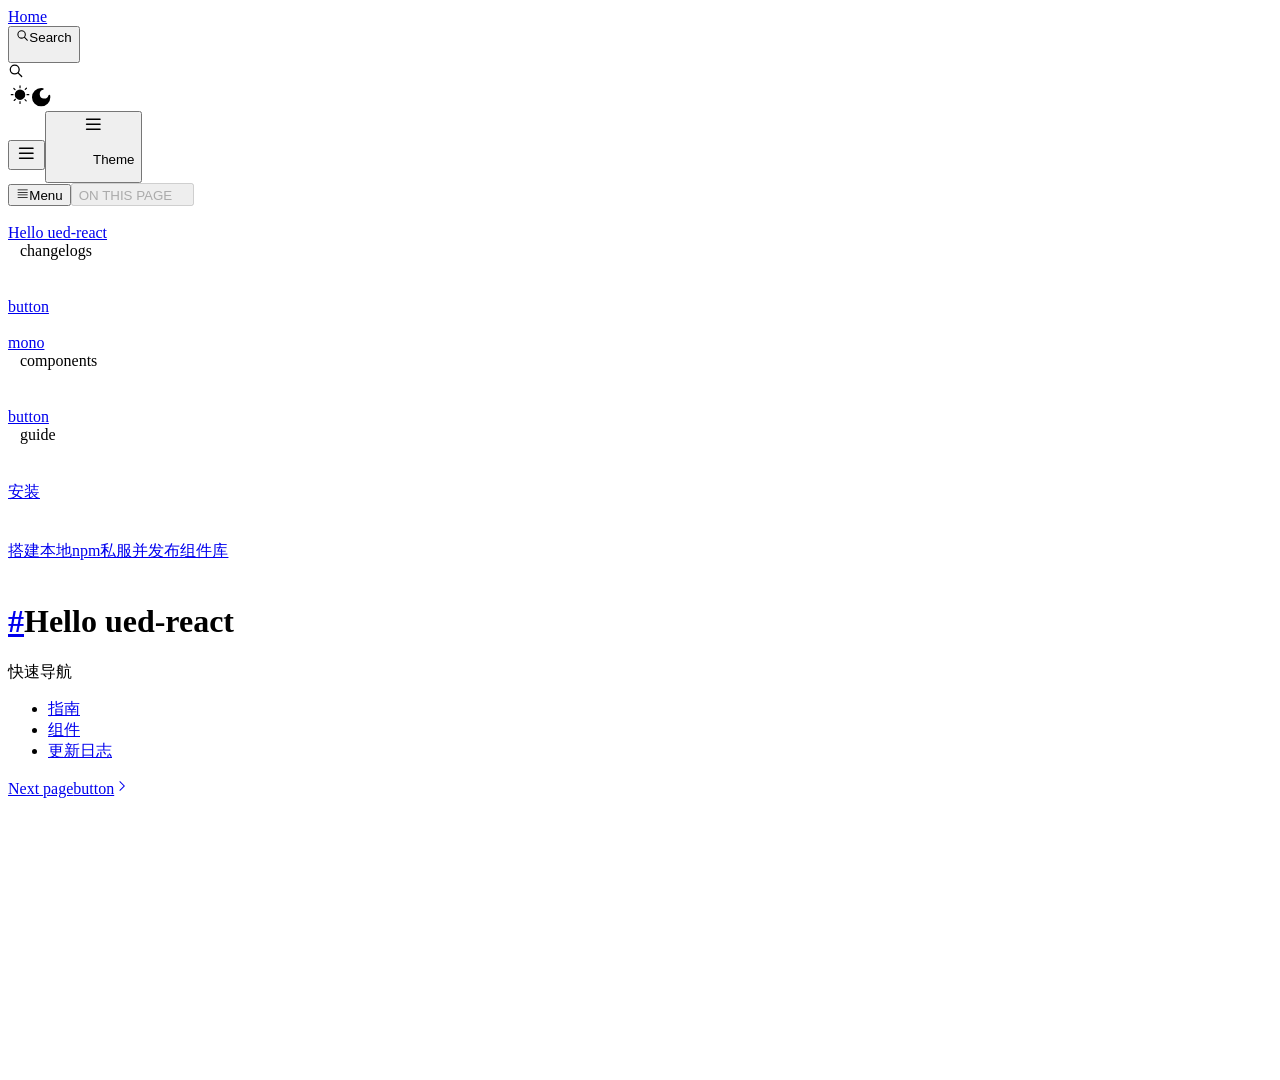
==== commit 376ab2b3: "docs(update):更新文档" ====
--- a/index.html
+++ b/index.html
@@ -4,28 +4,28 @@
 <meta name="viewport" content="width=device-width, initial-scale=1">
 <title>Hello ued-react</title>
 <script>{;const saved = localStorage.getItem('rspress-theme-appearance');const preferDark = window.matchMedia('(prefers-color-scheme: dark)').matches;const isDark = !saved || saved === 'auto' ? preferDark : saved === 'dark';document.documentElement.classList.toggle('dark', isDark);document.documentElement.classList.toggle('rp-dark', isDark);document.documentElement.style.colorScheme = isDark ? 'dark' : 'light';}</script>
-<link href="/static/css/styles.438a19cc98.css" rel="stylesheet">
-<script defer src="/static/js/styles.224b687095.js"></script>
-<script defer src="/static/js/lib-react.f025b3c589.js"></script>
-<script defer src="/static/js/lib-router.90e721d94e.js"></script>
-<script defer src="/static/js/318.eb11904c2a.js"></script>
-<script defer src="/static/js/index.afe6d09c65.js"></script>
+<link href="/ued-react-ui/static/css/styles.438a19cc98.css" rel="stylesheet">
+<script defer src="/ued-react-ui/static/js/styles.224b687095.js"></script>
+<script defer src="/ued-react-ui/static/js/lib-react.f025b3c589.js"></script>
+<script defer src="/ued-react-ui/static/js/lib-router.90e721d94e.js"></script>
+<script defer src="/ued-react-ui/static/js/318.eb11904c2a.js"></script>
+<script defer src="/ued-react-ui/static/js/index.2a31bde176.js"></script>
 <meta http-equiv="X-UA-Compatible" content="IE=edge">
 <meta name="generator" content="Rspress v2.0.8">
-<link rel="icon" href="/favicon.svg" type="image/svg+xml">
+<link rel="icon" href="/ued-react-ui/favicon.svg" type="image/svg+xml">
 <meta property="og:type" content="website">
 <meta property="og:title" content="Hello ued-react">
 <meta name="description" content="快速导航 指南组件更新日志">
 <meta property="og:description" content="快速导航 指南组件更新日志"></head>
 
   <body>
-    <div id="__rspress_root"><header class="rp-nav"><div class="rp-nav__left"><div class="rp-nav__title"><a href="/" class="rp-nav__title__link rp-link"><span>Home</span></a></div></div><div class="rp-nav__right"><button class="rp-search-button"><div class="rp-search-button__content"><svg xmlns="http://www.w3.org/2000/svg" width="1em" height="1em" fill="none" viewBox="0 0 20 21" class="rp-search-button__icon"><path fill="currentColor" d="M8.333 1.913A6.667 6.667 0 0 1 15 8.58c0 1.54-.525 2.957-1.402 4.085l4.49 4.492a.834.834 0 0 1-1.177 1.178l-4.491-4.49a6.64 6.64 0 0 1-4.087 1.402 6.667 6.667 0 0 1 0-13.334m0 1.667a5 5 0 1 0 0 10 5 5 0 0 0 0-10"></path></svg><span class="rp-search-button__word">Search</span></div><div class="rp-search-button__hotkey" style="opacity:0"><span></span><span>K</span></div></button><div class="rp-search-button--mobile"><svg xmlns="http://www.w3.org/2000/svg" width="1em" height="1em" fill="none" viewBox="0 0 20 21"><path fill="currentColor" d="M8.333 1.913A6.667 6.667 0 0 1 15 8.58c0 1.54-.525 2.957-1.402 4.085l4.49 4.492a.834.834 0 0 1-1.177 1.178l-4.491-4.49a6.64 6.64 0 0 1-4.087 1.402 6.667 6.667 0 0 1 0-13.334m0 1.667a5 5 0 1 0 0 10 5 5 0 0 0 0-10"></path></svg></div><div class="rp-nav__others"><div class="rp-nav-menu__divider"></div><div class="rp-switch-appearance"><svg xmlns="http://www.w3.org/2000/svg" width="24" height="24" fill="currentColor" viewBox="0 0 24 24" class="rp-switch-appearance__icon rp-switch-appearance__icon--sun"><path fill="currentColor" d="m7.001 15.848-1.226 1.226a.58.58 0 0 0 0 .818.58.58 0 0 0 .818 0l1.226-1.226a.58.58 0 0 0 0-.818.58.58 0 0 0-.818 0m-.352-8.735a.584.584 0 0 0 .825-.825L6.237 5.051a.584.584 0 0 0-.825.825zM5.011 11.07h-1.75a.584.584 0 0 0 0 1.167h1.75c.324 0 .584-.26.584-.583a.585.585 0 0 0-.584-.584m7.003-5.835c.324 0 .584-.26.584-.584V2.9a.58.58 0 0 0-.584-.584.58.58 0 0 0-.583.583V4.65c0 .323.262.584.583.584m5.616 1.621 1.226-1.225a.58.58 0 0 0 0-.818.58.58 0 0 0-.818 0l-1.226 1.225a.58.58 0 0 0 0 .818.576.576 0 0 0 .818 0m3.138 4.214h-1.75a.58.58 0 0 0-.584.584c0 .324.26.584.583.584h1.751a.584.584 0 1 0 0-1.167m-3.389 5.124a.584.584 0 0 0-.825.825l1.238 1.238a.584.584 0 0 0 .825-.826zm-5.365-9.795a5.256 5.256 0 0 0-5.257 5.258 5.256 5.256 0 0 0 5.257 5.257 5.256 5.256 0 0 0 5.257-5.257 5.256 5.256 0 0 0-5.257-5.258m0 11.675a.58.58 0 0 0-.583.583v1.751a.582.582 0 1 0 1.167 0v-1.75a.584.584 0 0 0-.584-.584"></path></svg><svg xmlns="http://www.w3.org/2000/svg" width="19" height="19" fill="currentColor" viewBox="0 0 19 19" class="rp-switch-appearance__icon rp-switch-appearance__icon--moon"><path fill="currentColor" d="M9.166 0a9.2 9.2 0 0 1 1.857.188.834.834 0 0 1 .042 1.623 4.47 4.47 0 1 0 5.457 5.457l.048-.135a.834.834 0 0 1 1.575.177q.186.902.188 1.856A9.168 9.168 0 1 1 9.166 0"></path></svg></div></div><button aria-label="mobile hamburger" class="rp-nav-hamburger rp-nav-hamburger__sm"><svg xmlns="http://www.w3.org/2000/svg" width="21" height="21" fill="none" viewBox="0 0 21 21"><path stroke="currentColor" stroke-linecap="round" stroke-linejoin="round" stroke-width="1.667" d="M3.645 5.225h13.333M3.645 10.225h13.333M3.645 15.225h13.333"></path></svg></button><button aria-label="mobile hamburger" class="rp-nav-hamburger rp-nav-hamburger__md"><svg xmlns="http://www.w3.org/2000/svg" width="21" height="21" fill="none" viewBox="0 0 21 21"><path stroke="currentColor" stroke-linecap="round" stroke-linejoin="round" stroke-width="1.667" d="M3.645 5.225h13.333M3.645 10.225h13.333M3.645 15.225h13.333"></path></svg><ul class="rp-hover-group rp-hover-group--hidden rp-hover-group--right"><div class="rp-nav-menu__others-mobile__container"><div class="rp-nav-hamburger__md__hover-group"><div class="rp-nav-screen-appearance"><div class="rp-nav-screen-appearance__left">Theme</div><div class="rp-nav-screen-appearance__right"></div></div><div class="rp-nav-screen-divider"></div></div></div></ul></button></div></header><div class="rp-doc-layout__menu"><div class="rp-sidebar-menu"><button type="button" class="rp-sidebar-menu__left"><svg width="1em" height="1em" viewBox="0 0 32 32"><path fill="currentColor" d="M4 6h24v2H4zm0 18h24v2H4zm0-12h24v2H4zm0 6h24v2H4z"></path></svg><span>Menu</span></button><button type="button" disabled="" class="rp-sidebar-menu__right"><span class="rp-sidebar-menu__right__text">ON THIS PAGE</span><svg width="14" height="14" class="rp-progress-circle"><circle cx="7" cy="7" r="6" stroke-linecap="round" fill="none" stroke="var(--rp-c-divider-light)" stroke-width="2"></circle><circle cx="7" cy="7" r="6" stroke-linecap="round" fill="none" stroke="var(--rp-c-brand)" stroke-width="2" stroke-dasharray="37.69911184307752" stroke-dashoffset="37.69911184307752" transform="rotate(-90 7 7)" style="transition:stroke-dashoffset 0.3s"></circle></svg></button></div></div><div class="rp-doc-layout__container"><aside class="rp-doc-layout__sidebar rp-scrollbar"><a href="/index.html" class="rp-sidebar-item rp-sidebar-item--active rp-link" style="padding-left:12px" data-depth="0"><div class="rp-sidebar-item__left"><span>Hello ued-react</span></div><div class="rp-sidebar-item__right"></div></a><div class="rp-sidebar-item rp-sidebar-group" style="padding-left:12px" data-depth="0"><div class="rp-sidebar-item__left"><span>changelogs</span></div><div class="rp-sidebar-item__right"><div style="cursor:pointer;transition:transform 0.2s ease-out;transform:rotate(90deg)"><svg width="1em" height="1em" viewBox="0 0 32 32"><path fill="currentColor" d="M22 16 12 26l-1.4-1.4 8.6-8.6-8.6-8.6L12 6z"></path></svg></div></div></div><div style="display:grid;grid-template-rows:1fr;transition:grid-template-rows 0.2s ease-out"><div style="overflow:hidden"><a href="/changelogs/button.html" class="rp-sidebar-item rp-sidebar-item--group-item rp-link" style="padding-left:calc(12px * 1 + 12px)" data-depth="1"><div class="rp-sidebar-item__left"><span>button</span></div><div class="rp-sidebar-item__right"></div></a><a href="/changelogs/mono.html" class="rp-sidebar-item rp-sidebar-item--group-item rp-link" style="padding-left:calc(12px * 1 + 12px)" data-depth="1"><div class="rp-sidebar-item__left"><span>mono</span></div><div class="rp-sidebar-item__right"></div></a></div></div><div class="rp-sidebar-item rp-sidebar-group" style="padding-left:12px" data-depth="0"><div class="rp-sidebar-item__left"><span>components</span></div><div class="rp-sidebar-item__right"><div style="cursor:pointer;transition:transform 0.2s ease-out;transform:rotate(90deg)"><svg width="1em" height="1em" viewBox="0 0 32 32"><path fill="currentColor" d="M22 16 12 26l-1.4-1.4 8.6-8.6-8.6-8.6L12 6z"></path></svg></div></div></div><div style="display:grid;grid-template-rows:1fr;transition:grid-template-rows 0.2s ease-out"><div style="overflow:hidden"><a href="/components/button.html" class="rp-sidebar-item rp-sidebar-item--group-item rp-link" style="padding-left:calc(12px * 1 + 12px)" data-depth="1"><div class="rp-sidebar-item__left"><span>button</span></div><div class="rp-sidebar-item__right"></div></a></div></div><div class="rp-sidebar-item rp-sidebar-group" style="padding-left:12px" data-depth="0"><div class="rp-sidebar-item__left"><span>guide</span></div><div class="rp-sidebar-item__right"><div style="cursor:pointer;transition:transform 0.2s ease-out;transform:rotate(90deg)"><svg width="1em" height="1em" viewBox="0 0 32 32"><path fill="currentColor" d="M22 16 12 26l-1.4-1.4 8.6-8.6-8.6-8.6L12 6z"></path></svg></div></div></div><div style="display:grid;grid-template-rows:1fr;transition:grid-template-rows 0.2s ease-out"><div style="overflow:hidden"><a href="/guide/installation/index.html" class="rp-sidebar-item rp-sidebar-group rp-sidebar-item--group-item rp-link" style="padding-left:calc(12px * 1 + 12px)" data-depth="1"><div class="rp-sidebar-item__left"><span>安装</span></div><div class="rp-sidebar-item__right"><div style="cursor:pointer;transition:transform 0.2s ease-out;transform:rotate(90deg)"><svg width="1em" height="1em" viewBox="0 0 32 32"><path fill="currentColor" d="M22 16 12 26l-1.4-1.4 8.6-8.6-8.6-8.6L12 6z"></path></svg></div></div></a><div style="display:grid;grid-template-rows:1fr;transition:grid-template-rows 0.2s ease-out"><div style="overflow:hidden"></div></div><a href="/guide/quickstart/index.html" class="rp-sidebar-item rp-sidebar-group rp-sidebar-item--group-item rp-link" style="padding-left:calc(12px * 1 + 12px)" data-depth="1"><div class="rp-sidebar-item__left"><span>搭建本地npm私服并发布组件库</span></div><div class="rp-sidebar-item__right"><div style="cursor:pointer;transition:transform 0.2s ease-out;transform:rotate(90deg)"><svg width="1em" height="1em" viewBox="0 0 32 32"><path fill="currentColor" d="M22 16 12 26l-1.4-1.4 8.6-8.6-8.6-8.6L12 6z"></path></svg></div></div></a><div style="display:grid;grid-template-rows:1fr;transition:grid-template-rows 0.2s ease-out"><div style="overflow:hidden"></div></div></div></div></aside><div class="rp-doc-layout__doc"><main class="rp-doc-layout__doc-container"><div class="rp-doc rspress-doc"><!--$--><h1 class="rp-toc-include" id="hello-ued-react"><a href="#hello-ued-react" class="rp-header-anchor rp-link" aria-hidden="true">#</a>Hello ued-react<!-- --> </h1>
+    <div id="__rspress_root"><header class="rp-nav"><div class="rp-nav__left"><div class="rp-nav__title"><a href="/ued-react-ui/" class="rp-nav__title__link rp-link"><span>Home</span></a></div></div><div class="rp-nav__right"><button class="rp-search-button"><div class="rp-search-button__content"><svg xmlns="http://www.w3.org/2000/svg" width="1em" height="1em" fill="none" viewBox="0 0 20 21" class="rp-search-button__icon"><path fill="currentColor" d="M8.333 1.913A6.667 6.667 0 0 1 15 8.58c0 1.54-.525 2.957-1.402 4.085l4.49 4.492a.834.834 0 0 1-1.177 1.178l-4.491-4.49a6.64 6.64 0 0 1-4.087 1.402 6.667 6.667 0 0 1 0-13.334m0 1.667a5 5 0 1 0 0 10 5 5 0 0 0 0-10"></path></svg><span class="rp-search-button__word">Search</span></div><div class="rp-search-button__hotkey" style="opacity:0"><span></span><span>K</span></div></button><div class="rp-search-button--mobile"><svg xmlns="http://www.w3.org/2000/svg" width="1em" height="1em" fill="none" viewBox="0 0 20 21"><path fill="currentColor" d="M8.333 1.913A6.667 6.667 0 0 1 15 8.58c0 1.54-.525 2.957-1.402 4.085l4.49 4.492a.834.834 0 0 1-1.177 1.178l-4.491-4.49a6.64 6.64 0 0 1-4.087 1.402 6.667 6.667 0 0 1 0-13.334m0 1.667a5 5 0 1 0 0 10 5 5 0 0 0 0-10"></path></svg></div><div class="rp-nav__others"><div class="rp-nav-menu__divider"></div><div class="rp-switch-appearance"><svg xmlns="http://www.w3.org/2000/svg" width="24" height="24" fill="currentColor" viewBox="0 0 24 24" class="rp-switch-appearance__icon rp-switch-appearance__icon--sun"><path fill="currentColor" d="m7.001 15.848-1.226 1.226a.58.58 0 0 0 0 .818.58.58 0 0 0 .818 0l1.226-1.226a.58.58 0 0 0 0-.818.58.58 0 0 0-.818 0m-.352-8.735a.584.584 0 0 0 .825-.825L6.237 5.051a.584.584 0 0 0-.825.825zM5.011 11.07h-1.75a.584.584 0 0 0 0 1.167h1.75c.324 0 .584-.26.584-.583a.585.585 0 0 0-.584-.584m7.003-5.835c.324 0 .584-.26.584-.584V2.9a.58.58 0 0 0-.584-.584.58.58 0 0 0-.583.583V4.65c0 .323.262.584.583.584m5.616 1.621 1.226-1.225a.58.58 0 0 0 0-.818.58.58 0 0 0-.818 0l-1.226 1.225a.58.58 0 0 0 0 .818.576.576 0 0 0 .818 0m3.138 4.214h-1.75a.58.58 0 0 0-.584.584c0 .324.26.584.583.584h1.751a.584.584 0 1 0 0-1.167m-3.389 5.124a.584.584 0 0 0-.825.825l1.238 1.238a.584.584 0 0 0 .825-.826zm-5.365-9.795a5.256 5.256 0 0 0-5.257 5.258 5.256 5.256 0 0 0 5.257 5.257 5.256 5.256 0 0 0 5.257-5.257 5.256 5.256 0 0 0-5.257-5.258m0 11.675a.58.58 0 0 0-.583.583v1.751a.582.582 0 1 0 1.167 0v-1.75a.584.584 0 0 0-.584-.584"></path></svg><svg xmlns="http://www.w3.org/2000/svg" width="19" height="19" fill="currentColor" viewBox="0 0 19 19" class="rp-switch-appearance__icon rp-switch-appearance__icon--moon"><path fill="currentColor" d="M9.166 0a9.2 9.2 0 0 1 1.857.188.834.834 0 0 1 .042 1.623 4.47 4.47 0 1 0 5.457 5.457l.048-.135a.834.834 0 0 1 1.575.177q.186.902.188 1.856A9.168 9.168 0 1 1 9.166 0"></path></svg></div></div><button aria-label="mobile hamburger" class="rp-nav-hamburger rp-nav-hamburger__sm"><svg xmlns="http://www.w3.org/2000/svg" width="21" height="21" fill="none" viewBox="0 0 21 21"><path stroke="currentColor" stroke-linecap="round" stroke-linejoin="round" stroke-width="1.667" d="M3.645 5.225h13.333M3.645 10.225h13.333M3.645 15.225h13.333"></path></svg></button><button aria-label="mobile hamburger" class="rp-nav-hamburger rp-nav-hamburger__md"><svg xmlns="http://www.w3.org/2000/svg" width="21" height="21" fill="none" viewBox="0 0 21 21"><path stroke="currentColor" stroke-linecap="round" stroke-linejoin="round" stroke-width="1.667" d="M3.645 5.225h13.333M3.645 10.225h13.333M3.645 15.225h13.333"></path></svg><ul class="rp-hover-group rp-hover-group--hidden rp-hover-group--right"><div class="rp-nav-menu__others-mobile__container"><div class="rp-nav-hamburger__md__hover-group"><div class="rp-nav-screen-appearance"><div class="rp-nav-screen-appearance__left">Theme</div><div class="rp-nav-screen-appearance__right"></div></div><div class="rp-nav-screen-divider"></div></div></div></ul></button></div></header><div class="rp-doc-layout__menu"><div class="rp-sidebar-menu"><button type="button" class="rp-sidebar-menu__left"><svg width="1em" height="1em" viewBox="0 0 32 32"><path fill="currentColor" d="M4 6h24v2H4zm0 18h24v2H4zm0-12h24v2H4zm0 6h24v2H4z"></path></svg><span>Menu</span></button><button type="button" disabled="" class="rp-sidebar-menu__right"><span class="rp-sidebar-menu__right__text">ON THIS PAGE</span><svg width="14" height="14" class="rp-progress-circle"><circle cx="7" cy="7" r="6" stroke-linecap="round" fill="none" stroke="var(--rp-c-divider-light)" stroke-width="2"></circle><circle cx="7" cy="7" r="6" stroke-linecap="round" fill="none" stroke="var(--rp-c-brand)" stroke-width="2" stroke-dasharray="37.69911184307752" stroke-dashoffset="37.69911184307752" transform="rotate(-90 7 7)" style="transition:stroke-dashoffset 0.3s"></circle></svg></button></div></div><div class="rp-doc-layout__container"><aside class="rp-doc-layout__sidebar rp-scrollbar"><a href="/ued-react-ui/index.html" class="rp-sidebar-item rp-sidebar-item--active rp-link" style="padding-left:12px" data-depth="0"><div class="rp-sidebar-item__left"><span>Hello ued-react</span></div><div class="rp-sidebar-item__right"></div></a><div class="rp-sidebar-item rp-sidebar-group" style="padding-left:12px" data-depth="0"><div class="rp-sidebar-item__left"><span>changelogs</span></div><div class="rp-sidebar-item__right"><div style="cursor:pointer;transition:transform 0.2s ease-out;transform:rotate(90deg)"><svg width="1em" height="1em" viewBox="0 0 32 32"><path fill="currentColor" d="M22 16 12 26l-1.4-1.4 8.6-8.6-8.6-8.6L12 6z"></path></svg></div></div></div><div style="display:grid;grid-template-rows:1fr;transition:grid-template-rows 0.2s ease-out"><div style="overflow:hidden"><a href="/ued-react-ui/changelogs/button.html" class="rp-sidebar-item rp-sidebar-item--group-item rp-link" style="padding-left:calc(12px * 1 + 12px)" data-depth="1"><div class="rp-sidebar-item__left"><span>button</span></div><div class="rp-sidebar-item__right"></div></a><a href="/ued-react-ui/changelogs/mono.html" class="rp-sidebar-item rp-sidebar-item--group-item rp-link" style="padding-left:calc(12px * 1 + 12px)" data-depth="1"><div class="rp-sidebar-item__left"><span>mono</span></div><div class="rp-sidebar-item__right"></div></a></div></div><div class="rp-sidebar-item rp-sidebar-group" style="padding-left:12px" data-depth="0"><div class="rp-sidebar-item__left"><span>components</span></div><div class="rp-sidebar-item__right"><div style="cursor:pointer;transition:transform 0.2s ease-out;transform:rotate(90deg)"><svg width="1em" height="1em" viewBox="0 0 32 32"><path fill="currentColor" d="M22 16 12 26l-1.4-1.4 8.6-8.6-8.6-8.6L12 6z"></path></svg></div></div></div><div style="display:grid;grid-template-rows:1fr;transition:grid-template-rows 0.2s ease-out"><div style="overflow:hidden"><a href="/ued-react-ui/components/button.html" class="rp-sidebar-item rp-sidebar-item--group-item rp-link" style="padding-left:calc(12px * 1 + 12px)" data-depth="1"><div class="rp-sidebar-item__left"><span>button</span></div><div class="rp-sidebar-item__right"></div></a></div></div><div class="rp-sidebar-item rp-sidebar-group" style="padding-left:12px" data-depth="0"><div class="rp-sidebar-item__left"><span>guide</span></div><div class="rp-sidebar-item__right"><div style="cursor:pointer;transition:transform 0.2s ease-out;transform:rotate(90deg)"><svg width="1em" height="1em" viewBox="0 0 32 32"><path fill="currentColor" d="M22 16 12 26l-1.4-1.4 8.6-8.6-8.6-8.6L12 6z"></path></svg></div></div></div><div style="display:grid;grid-template-rows:1fr;transition:grid-template-rows 0.2s ease-out"><div style="overflow:hidden"><a href="/ued-react-ui/guide/installation/index.html" class="rp-sidebar-item rp-sidebar-group rp-sidebar-item--group-item rp-link" style="padding-left:calc(12px * 1 + 12px)" data-depth="1"><div class="rp-sidebar-item__left"><span>安装</span></div><div class="rp-sidebar-item__right"><div style="cursor:pointer;transition:transform 0.2s ease-out;transform:rotate(90deg)"><svg width="1em" height="1em" viewBox="0 0 32 32"><path fill="currentColor" d="M22 16 12 26l-1.4-1.4 8.6-8.6-8.6-8.6L12 6z"></path></svg></div></div></a><div style="display:grid;grid-template-rows:1fr;transition:grid-template-rows 0.2s ease-out"><div style="overflow:hidden"></div></div><a href="/ued-react-ui/guide/quickstart/index.html" class="rp-sidebar-item rp-sidebar-group rp-sidebar-item--group-item rp-link" style="padding-left:calc(12px * 1 + 12px)" data-depth="1"><div class="rp-sidebar-item__left"><span>搭建本地npm私服并发布组件库</span></div><div class="rp-sidebar-item__right"><div style="cursor:pointer;transition:transform 0.2s ease-out;transform:rotate(90deg)"><svg width="1em" height="1em" viewBox="0 0 32 32"><path fill="currentColor" d="M22 16 12 26l-1.4-1.4 8.6-8.6-8.6-8.6L12 6z"></path></svg></div></div></a><div style="display:grid;grid-template-rows:1fr;transition:grid-template-rows 0.2s ease-out"><div style="overflow:hidden"></div></div></div></div></aside><div class="rp-doc-layout__doc"><main class="rp-doc-layout__doc-container"><div class="rp-doc rspress-doc"><!--$--><h1 class="rp-toc-include" id="hello-ued-react"><a href="#hello-ued-react" class="rp-header-anchor rp-link" aria-hidden="true">#</a>Hello ued-react<!-- --> </h1>
 <p>快速导航</p>
 <ul>
-<li><a href="/guide/quickstart.html" class="rp-link">指南</a></li>
-<li><a href="/components/button.html" class="rp-link">组件</a></li>
-<li><a href="/changelogs/mono.html" class="rp-link">更新日志</a></li>
-</ul><!--/$--></div><footer class="rp-doc-footer"><div class="rp-doc-footer__edit"></div><div class="rp-doc-footer__divider"></div><div class="rp-prev-next-page"><div class="rp-prev-next-page__placeholder"></div><a href="/changelogs/button.html" class="rp-prev-next-page__item rp-prev-next-page__next rp-link"><span class="rp-prev-next-page__item__desc">Next page</span><span class="rp-prev-next-page__item__title"><span>button</span><svg width="1em" height="1em" viewBox="0 0 32 32" class="rp-prev-next-page__icon"><path fill="currentColor" d="M22 16 12 26l-1.4-1.4 8.6-8.6-8.6-8.6L12 6z"></path></svg></span></a></div></footer></main></div><aside class="rp-doc-layout__outline rp-scrollbar"></aside></div></div>
+<li><a href="/ued-react-ui/guide/quickstart.html" class="rp-link">指南</a></li>
+<li><a href="/ued-react-ui/components/button.html" class="rp-link">组件</a></li>
+<li><a href="/ued-react-ui/changelogs/mono.html" class="rp-link">更新日志</a></li>
+</ul><!--/$--></div><footer class="rp-doc-footer"><div class="rp-doc-footer__edit"></div><div class="rp-doc-footer__divider"></div><div class="rp-prev-next-page"><div class="rp-prev-next-page__placeholder"></div><a href="/ued-react-ui/changelogs/button.html" class="rp-prev-next-page__item rp-prev-next-page__next rp-link"><span class="rp-prev-next-page__item__desc">Next page</span><span class="rp-prev-next-page__item__title"><span>button</span><svg width="1em" height="1em" viewBox="0 0 32 32" class="rp-prev-next-page__icon"><path fill="currentColor" d="M22 16 12 26l-1.4-1.4 8.6-8.6-8.6-8.6L12 6z"></path></svg></span></a></div></footer></main></div><aside class="rp-doc-layout__outline rp-scrollbar"></aside></div></div>
     <div id="__rspress_modal_container"></div>
   </body>
 </html>
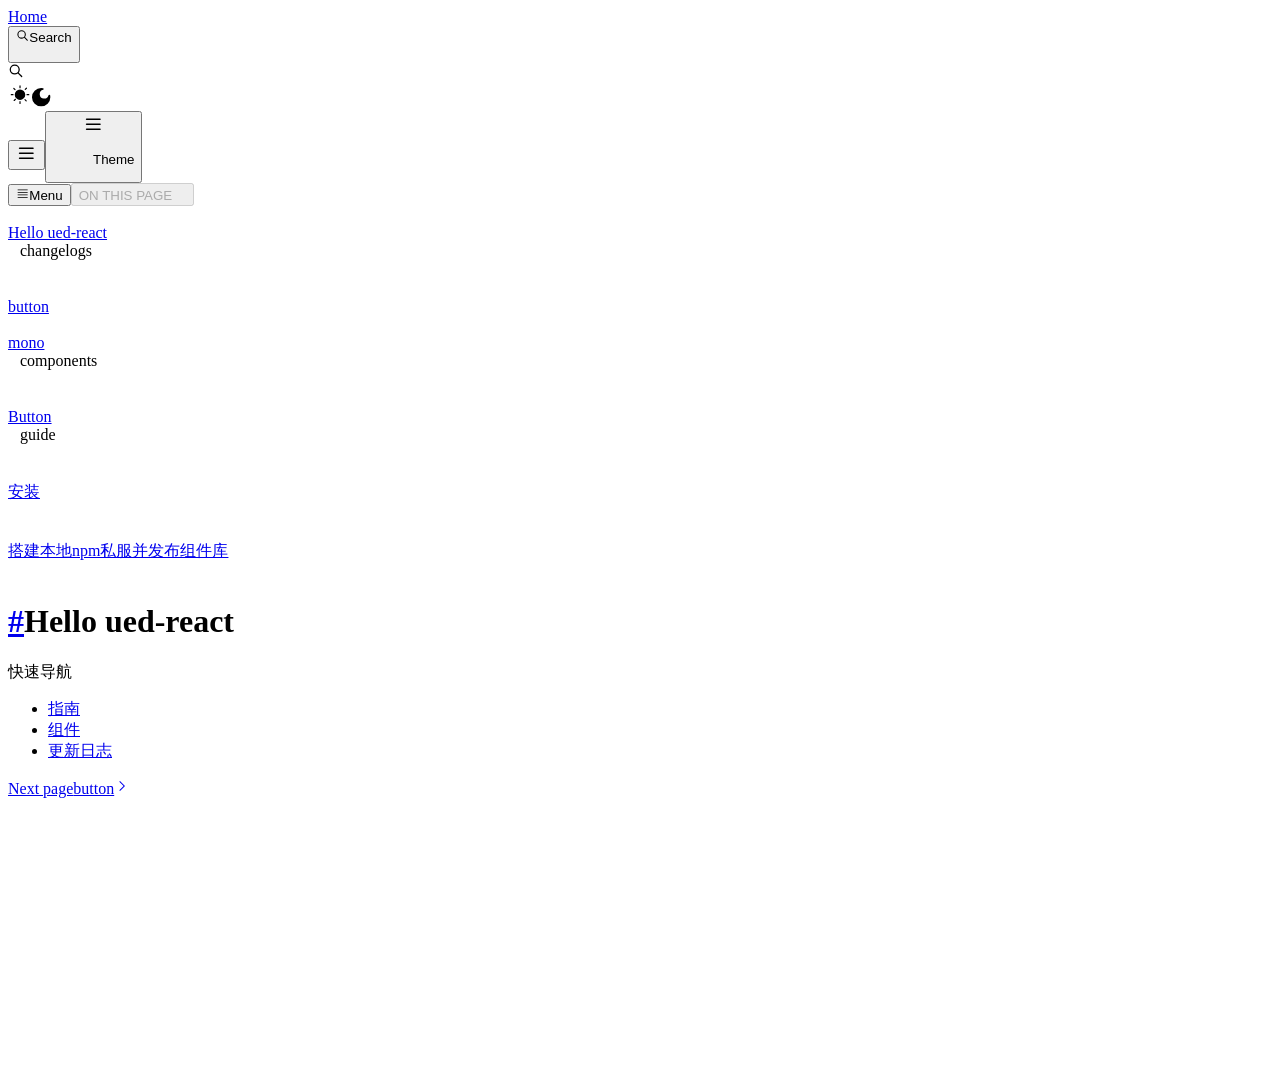
==== commit 74fa562e: "docs(update):更新文档" ====
--- a/index.html
+++ b/index.html
@@ -9,7 +9,7 @@
 <script defer src="/ued-react-ui/static/js/lib-react.f025b3c589.js"></script>
 <script defer src="/ued-react-ui/static/js/lib-router.90e721d94e.js"></script>
 <script defer src="/ued-react-ui/static/js/318.eb11904c2a.js"></script>
-<script defer src="/ued-react-ui/static/js/index.2a31bde176.js"></script>
+<script defer src="/ued-react-ui/static/js/index.3dbfcc31de.js"></script>
 <meta http-equiv="X-UA-Compatible" content="IE=edge">
 <meta name="generator" content="Rspress v2.0.8">
 <link rel="icon" href="/ued-react-ui/favicon.svg" type="image/svg+xml">
@@ -19,7 +19,7 @@
 <meta property="og:description" content="快速导航 指南组件更新日志"></head>
 
   <body>
-    <div id="__rspress_root"><header class="rp-nav"><div class="rp-nav__left"><div class="rp-nav__title"><a href="/ued-react-ui/" class="rp-nav__title__link rp-link"><span>Home</span></a></div></div><div class="rp-nav__right"><button class="rp-search-button"><div class="rp-search-button__content"><svg xmlns="http://www.w3.org/2000/svg" width="1em" height="1em" fill="none" viewBox="0 0 20 21" class="rp-search-button__icon"><path fill="currentColor" d="M8.333 1.913A6.667 6.667 0 0 1 15 8.58c0 1.54-.525 2.957-1.402 4.085l4.49 4.492a.834.834 0 0 1-1.177 1.178l-4.491-4.49a6.64 6.64 0 0 1-4.087 1.402 6.667 6.667 0 0 1 0-13.334m0 1.667a5 5 0 1 0 0 10 5 5 0 0 0 0-10"></path></svg><span class="rp-search-button__word">Search</span></div><div class="rp-search-button__hotkey" style="opacity:0"><span></span><span>K</span></div></button><div class="rp-search-button--mobile"><svg xmlns="http://www.w3.org/2000/svg" width="1em" height="1em" fill="none" viewBox="0 0 20 21"><path fill="currentColor" d="M8.333 1.913A6.667 6.667 0 0 1 15 8.58c0 1.54-.525 2.957-1.402 4.085l4.49 4.492a.834.834 0 0 1-1.177 1.178l-4.491-4.49a6.64 6.64 0 0 1-4.087 1.402 6.667 6.667 0 0 1 0-13.334m0 1.667a5 5 0 1 0 0 10 5 5 0 0 0 0-10"></path></svg></div><div class="rp-nav__others"><div class="rp-nav-menu__divider"></div><div class="rp-switch-appearance"><svg xmlns="http://www.w3.org/2000/svg" width="24" height="24" fill="currentColor" viewBox="0 0 24 24" class="rp-switch-appearance__icon rp-switch-appearance__icon--sun"><path fill="currentColor" d="m7.001 15.848-1.226 1.226a.58.58 0 0 0 0 .818.58.58 0 0 0 .818 0l1.226-1.226a.58.58 0 0 0 0-.818.58.58 0 0 0-.818 0m-.352-8.735a.584.584 0 0 0 .825-.825L6.237 5.051a.584.584 0 0 0-.825.825zM5.011 11.07h-1.75a.584.584 0 0 0 0 1.167h1.75c.324 0 .584-.26.584-.583a.585.585 0 0 0-.584-.584m7.003-5.835c.324 0 .584-.26.584-.584V2.9a.58.58 0 0 0-.584-.584.58.58 0 0 0-.583.583V4.65c0 .323.262.584.583.584m5.616 1.621 1.226-1.225a.58.58 0 0 0 0-.818.58.58 0 0 0-.818 0l-1.226 1.225a.58.58 0 0 0 0 .818.576.576 0 0 0 .818 0m3.138 4.214h-1.75a.58.58 0 0 0-.584.584c0 .324.26.584.583.584h1.751a.584.584 0 1 0 0-1.167m-3.389 5.124a.584.584 0 0 0-.825.825l1.238 1.238a.584.584 0 0 0 .825-.826zm-5.365-9.795a5.256 5.256 0 0 0-5.257 5.258 5.256 5.256 0 0 0 5.257 5.257 5.256 5.256 0 0 0 5.257-5.257 5.256 5.256 0 0 0-5.257-5.258m0 11.675a.58.58 0 0 0-.583.583v1.751a.582.582 0 1 0 1.167 0v-1.75a.584.584 0 0 0-.584-.584"></path></svg><svg xmlns="http://www.w3.org/2000/svg" width="19" height="19" fill="currentColor" viewBox="0 0 19 19" class="rp-switch-appearance__icon rp-switch-appearance__icon--moon"><path fill="currentColor" d="M9.166 0a9.2 9.2 0 0 1 1.857.188.834.834 0 0 1 .042 1.623 4.47 4.47 0 1 0 5.457 5.457l.048-.135a.834.834 0 0 1 1.575.177q.186.902.188 1.856A9.168 9.168 0 1 1 9.166 0"></path></svg></div></div><button aria-label="mobile hamburger" class="rp-nav-hamburger rp-nav-hamburger__sm"><svg xmlns="http://www.w3.org/2000/svg" width="21" height="21" fill="none" viewBox="0 0 21 21"><path stroke="currentColor" stroke-linecap="round" stroke-linejoin="round" stroke-width="1.667" d="M3.645 5.225h13.333M3.645 10.225h13.333M3.645 15.225h13.333"></path></svg></button><button aria-label="mobile hamburger" class="rp-nav-hamburger rp-nav-hamburger__md"><svg xmlns="http://www.w3.org/2000/svg" width="21" height="21" fill="none" viewBox="0 0 21 21"><path stroke="currentColor" stroke-linecap="round" stroke-linejoin="round" stroke-width="1.667" d="M3.645 5.225h13.333M3.645 10.225h13.333M3.645 15.225h13.333"></path></svg><ul class="rp-hover-group rp-hover-group--hidden rp-hover-group--right"><div class="rp-nav-menu__others-mobile__container"><div class="rp-nav-hamburger__md__hover-group"><div class="rp-nav-screen-appearance"><div class="rp-nav-screen-appearance__left">Theme</div><div class="rp-nav-screen-appearance__right"></div></div><div class="rp-nav-screen-divider"></div></div></div></ul></button></div></header><div class="rp-doc-layout__menu"><div class="rp-sidebar-menu"><button type="button" class="rp-sidebar-menu__left"><svg width="1em" height="1em" viewBox="0 0 32 32"><path fill="currentColor" d="M4 6h24v2H4zm0 18h24v2H4zm0-12h24v2H4zm0 6h24v2H4z"></path></svg><span>Menu</span></button><button type="button" disabled="" class="rp-sidebar-menu__right"><span class="rp-sidebar-menu__right__text">ON THIS PAGE</span><svg width="14" height="14" class="rp-progress-circle"><circle cx="7" cy="7" r="6" stroke-linecap="round" fill="none" stroke="var(--rp-c-divider-light)" stroke-width="2"></circle><circle cx="7" cy="7" r="6" stroke-linecap="round" fill="none" stroke="var(--rp-c-brand)" stroke-width="2" stroke-dasharray="37.69911184307752" stroke-dashoffset="37.69911184307752" transform="rotate(-90 7 7)" style="transition:stroke-dashoffset 0.3s"></circle></svg></button></div></div><div class="rp-doc-layout__container"><aside class="rp-doc-layout__sidebar rp-scrollbar"><a href="/ued-react-ui/index.html" class="rp-sidebar-item rp-sidebar-item--active rp-link" style="padding-left:12px" data-depth="0"><div class="rp-sidebar-item__left"><span>Hello ued-react</span></div><div class="rp-sidebar-item__right"></div></a><div class="rp-sidebar-item rp-sidebar-group" style="padding-left:12px" data-depth="0"><div class="rp-sidebar-item__left"><span>changelogs</span></div><div class="rp-sidebar-item__right"><div style="cursor:pointer;transition:transform 0.2s ease-out;transform:rotate(90deg)"><svg width="1em" height="1em" viewBox="0 0 32 32"><path fill="currentColor" d="M22 16 12 26l-1.4-1.4 8.6-8.6-8.6-8.6L12 6z"></path></svg></div></div></div><div style="display:grid;grid-template-rows:1fr;transition:grid-template-rows 0.2s ease-out"><div style="overflow:hidden"><a href="/ued-react-ui/changelogs/button.html" class="rp-sidebar-item rp-sidebar-item--group-item rp-link" style="padding-left:calc(12px * 1 + 12px)" data-depth="1"><div class="rp-sidebar-item__left"><span>button</span></div><div class="rp-sidebar-item__right"></div></a><a href="/ued-react-ui/changelogs/mono.html" class="rp-sidebar-item rp-sidebar-item--group-item rp-link" style="padding-left:calc(12px * 1 + 12px)" data-depth="1"><div class="rp-sidebar-item__left"><span>mono</span></div><div class="rp-sidebar-item__right"></div></a></div></div><div class="rp-sidebar-item rp-sidebar-group" style="padding-left:12px" data-depth="0"><div class="rp-sidebar-item__left"><span>components</span></div><div class="rp-sidebar-item__right"><div style="cursor:pointer;transition:transform 0.2s ease-out;transform:rotate(90deg)"><svg width="1em" height="1em" viewBox="0 0 32 32"><path fill="currentColor" d="M22 16 12 26l-1.4-1.4 8.6-8.6-8.6-8.6L12 6z"></path></svg></div></div></div><div style="display:grid;grid-template-rows:1fr;transition:grid-template-rows 0.2s ease-out"><div style="overflow:hidden"><a href="/ued-react-ui/components/button.html" class="rp-sidebar-item rp-sidebar-item--group-item rp-link" style="padding-left:calc(12px * 1 + 12px)" data-depth="1"><div class="rp-sidebar-item__left"><span>button</span></div><div class="rp-sidebar-item__right"></div></a></div></div><div class="rp-sidebar-item rp-sidebar-group" style="padding-left:12px" data-depth="0"><div class="rp-sidebar-item__left"><span>guide</span></div><div class="rp-sidebar-item__right"><div style="cursor:pointer;transition:transform 0.2s ease-out;transform:rotate(90deg)"><svg width="1em" height="1em" viewBox="0 0 32 32"><path fill="currentColor" d="M22 16 12 26l-1.4-1.4 8.6-8.6-8.6-8.6L12 6z"></path></svg></div></div></div><div style="display:grid;grid-template-rows:1fr;transition:grid-template-rows 0.2s ease-out"><div style="overflow:hidden"><a href="/ued-react-ui/guide/installation/index.html" class="rp-sidebar-item rp-sidebar-group rp-sidebar-item--group-item rp-link" style="padding-left:calc(12px * 1 + 12px)" data-depth="1"><div class="rp-sidebar-item__left"><span>安装</span></div><div class="rp-sidebar-item__right"><div style="cursor:pointer;transition:transform 0.2s ease-out;transform:rotate(90deg)"><svg width="1em" height="1em" viewBox="0 0 32 32"><path fill="currentColor" d="M22 16 12 26l-1.4-1.4 8.6-8.6-8.6-8.6L12 6z"></path></svg></div></div></a><div style="display:grid;grid-template-rows:1fr;transition:grid-template-rows 0.2s ease-out"><div style="overflow:hidden"></div></div><a href="/ued-react-ui/guide/quickstart/index.html" class="rp-sidebar-item rp-sidebar-group rp-sidebar-item--group-item rp-link" style="padding-left:calc(12px * 1 + 12px)" data-depth="1"><div class="rp-sidebar-item__left"><span>搭建本地npm私服并发布组件库</span></div><div class="rp-sidebar-item__right"><div style="cursor:pointer;transition:transform 0.2s ease-out;transform:rotate(90deg)"><svg width="1em" height="1em" viewBox="0 0 32 32"><path fill="currentColor" d="M22 16 12 26l-1.4-1.4 8.6-8.6-8.6-8.6L12 6z"></path></svg></div></div></a><div style="display:grid;grid-template-rows:1fr;transition:grid-template-rows 0.2s ease-out"><div style="overflow:hidden"></div></div></div></div></aside><div class="rp-doc-layout__doc"><main class="rp-doc-layout__doc-container"><div class="rp-doc rspress-doc"><!--$--><h1 class="rp-toc-include" id="hello-ued-react"><a href="#hello-ued-react" class="rp-header-anchor rp-link" aria-hidden="true">#</a>Hello ued-react<!-- --> </h1>
+    <div id="__rspress_root"><header class="rp-nav"><div class="rp-nav__left"><div class="rp-nav__title"><a href="/ued-react-ui/" class="rp-nav__title__link rp-link"><span>Home</span></a></div></div><div class="rp-nav__right"><button class="rp-search-button"><div class="rp-search-button__content"><svg xmlns="http://www.w3.org/2000/svg" width="1em" height="1em" fill="none" viewBox="0 0 20 21" class="rp-search-button__icon"><path fill="currentColor" d="M8.333 1.913A6.667 6.667 0 0 1 15 8.58c0 1.54-.525 2.957-1.402 4.085l4.49 4.492a.834.834 0 0 1-1.177 1.178l-4.491-4.49a6.64 6.64 0 0 1-4.087 1.402 6.667 6.667 0 0 1 0-13.334m0 1.667a5 5 0 1 0 0 10 5 5 0 0 0 0-10"></path></svg><span class="rp-search-button__word">Search</span></div><div class="rp-search-button__hotkey" style="opacity:0"><span></span><span>K</span></div></button><div class="rp-search-button--mobile"><svg xmlns="http://www.w3.org/2000/svg" width="1em" height="1em" fill="none" viewBox="0 0 20 21"><path fill="currentColor" d="M8.333 1.913A6.667 6.667 0 0 1 15 8.58c0 1.54-.525 2.957-1.402 4.085l4.49 4.492a.834.834 0 0 1-1.177 1.178l-4.491-4.49a6.64 6.64 0 0 1-4.087 1.402 6.667 6.667 0 0 1 0-13.334m0 1.667a5 5 0 1 0 0 10 5 5 0 0 0 0-10"></path></svg></div><div class="rp-nav__others"><div class="rp-nav-menu__divider"></div><div class="rp-switch-appearance"><svg xmlns="http://www.w3.org/2000/svg" width="24" height="24" fill="currentColor" viewBox="0 0 24 24" class="rp-switch-appearance__icon rp-switch-appearance__icon--sun"><path fill="currentColor" d="m7.001 15.848-1.226 1.226a.58.58 0 0 0 0 .818.58.58 0 0 0 .818 0l1.226-1.226a.58.58 0 0 0 0-.818.58.58 0 0 0-.818 0m-.352-8.735a.584.584 0 0 0 .825-.825L6.237 5.051a.584.584 0 0 0-.825.825zM5.011 11.07h-1.75a.584.584 0 0 0 0 1.167h1.75c.324 0 .584-.26.584-.583a.585.585 0 0 0-.584-.584m7.003-5.835c.324 0 .584-.26.584-.584V2.9a.58.58 0 0 0-.584-.584.58.58 0 0 0-.583.583V4.65c0 .323.262.584.583.584m5.616 1.621 1.226-1.225a.58.58 0 0 0 0-.818.58.58 0 0 0-.818 0l-1.226 1.225a.58.58 0 0 0 0 .818.576.576 0 0 0 .818 0m3.138 4.214h-1.75a.58.58 0 0 0-.584.584c0 .324.26.584.583.584h1.751a.584.584 0 1 0 0-1.167m-3.389 5.124a.584.584 0 0 0-.825.825l1.238 1.238a.584.584 0 0 0 .825-.826zm-5.365-9.795a5.256 5.256 0 0 0-5.257 5.258 5.256 5.256 0 0 0 5.257 5.257 5.256 5.256 0 0 0 5.257-5.257 5.256 5.256 0 0 0-5.257-5.258m0 11.675a.58.58 0 0 0-.583.583v1.751a.582.582 0 1 0 1.167 0v-1.75a.584.584 0 0 0-.584-.584"></path></svg><svg xmlns="http://www.w3.org/2000/svg" width="19" height="19" fill="currentColor" viewBox="0 0 19 19" class="rp-switch-appearance__icon rp-switch-appearance__icon--moon"><path fill="currentColor" d="M9.166 0a9.2 9.2 0 0 1 1.857.188.834.834 0 0 1 .042 1.623 4.47 4.47 0 1 0 5.457 5.457l.048-.135a.834.834 0 0 1 1.575.177q.186.902.188 1.856A9.168 9.168 0 1 1 9.166 0"></path></svg></div></div><button aria-label="mobile hamburger" class="rp-nav-hamburger rp-nav-hamburger__sm"><svg xmlns="http://www.w3.org/2000/svg" width="21" height="21" fill="none" viewBox="0 0 21 21"><path stroke="currentColor" stroke-linecap="round" stroke-linejoin="round" stroke-width="1.667" d="M3.645 5.225h13.333M3.645 10.225h13.333M3.645 15.225h13.333"></path></svg></button><button aria-label="mobile hamburger" class="rp-nav-hamburger rp-nav-hamburger__md"><svg xmlns="http://www.w3.org/2000/svg" width="21" height="21" fill="none" viewBox="0 0 21 21"><path stroke="currentColor" stroke-linecap="round" stroke-linejoin="round" stroke-width="1.667" d="M3.645 5.225h13.333M3.645 10.225h13.333M3.645 15.225h13.333"></path></svg><ul class="rp-hover-group rp-hover-group--hidden rp-hover-group--right"><div class="rp-nav-menu__others-mobile__container"><div class="rp-nav-hamburger__md__hover-group"><div class="rp-nav-screen-appearance"><div class="rp-nav-screen-appearance__left">Theme</div><div class="rp-nav-screen-appearance__right"></div></div><div class="rp-nav-screen-divider"></div></div></div></ul></button></div></header><div class="rp-doc-layout__menu"><div class="rp-sidebar-menu"><button type="button" class="rp-sidebar-menu__left"><svg width="1em" height="1em" viewBox="0 0 32 32"><path fill="currentColor" d="M4 6h24v2H4zm0 18h24v2H4zm0-12h24v2H4zm0 6h24v2H4z"></path></svg><span>Menu</span></button><button type="button" disabled="" class="rp-sidebar-menu__right"><span class="rp-sidebar-menu__right__text">ON THIS PAGE</span><svg width="14" height="14" class="rp-progress-circle"><circle cx="7" cy="7" r="6" stroke-linecap="round" fill="none" stroke="var(--rp-c-divider-light)" stroke-width="2"></circle><circle cx="7" cy="7" r="6" stroke-linecap="round" fill="none" stroke="var(--rp-c-brand)" stroke-width="2" stroke-dasharray="37.69911184307752" stroke-dashoffset="37.69911184307752" transform="rotate(-90 7 7)" style="transition:stroke-dashoffset 0.3s"></circle></svg></button></div></div><div class="rp-doc-layout__container"><aside class="rp-doc-layout__sidebar rp-scrollbar"><a href="/ued-react-ui/index.html" class="rp-sidebar-item rp-sidebar-item--active rp-link" style="padding-left:12px" data-depth="0"><div class="rp-sidebar-item__left"><span>Hello ued-react</span></div><div class="rp-sidebar-item__right"></div></a><div class="rp-sidebar-item rp-sidebar-group" style="padding-left:12px" data-depth="0"><div class="rp-sidebar-item__left"><span>changelogs</span></div><div class="rp-sidebar-item__right"><div style="cursor:pointer;transition:transform 0.2s ease-out;transform:rotate(90deg)"><svg width="1em" height="1em" viewBox="0 0 32 32"><path fill="currentColor" d="M22 16 12 26l-1.4-1.4 8.6-8.6-8.6-8.6L12 6z"></path></svg></div></div></div><div style="display:grid;grid-template-rows:1fr;transition:grid-template-rows 0.2s ease-out"><div style="overflow:hidden"><a href="/ued-react-ui/changelogs/button.html" class="rp-sidebar-item rp-sidebar-item--group-item rp-link" style="padding-left:calc(12px * 1 + 12px)" data-depth="1"><div class="rp-sidebar-item__left"><span>button</span></div><div class="rp-sidebar-item__right"></div></a><a href="/ued-react-ui/changelogs/mono.html" class="rp-sidebar-item rp-sidebar-item--group-item rp-link" style="padding-left:calc(12px * 1 + 12px)" data-depth="1"><div class="rp-sidebar-item__left"><span>mono</span></div><div class="rp-sidebar-item__right"></div></a></div></div><div class="rp-sidebar-item rp-sidebar-group" style="padding-left:12px" data-depth="0"><div class="rp-sidebar-item__left"><span>components</span></div><div class="rp-sidebar-item__right"><div style="cursor:pointer;transition:transform 0.2s ease-out;transform:rotate(90deg)"><svg width="1em" height="1em" viewBox="0 0 32 32"><path fill="currentColor" d="M22 16 12 26l-1.4-1.4 8.6-8.6-8.6-8.6L12 6z"></path></svg></div></div></div><div style="display:grid;grid-template-rows:1fr;transition:grid-template-rows 0.2s ease-out"><div style="overflow:hidden"><a href="/ued-react-ui/components/button.html" class="rp-sidebar-item rp-sidebar-item--group-item rp-link" style="padding-left:calc(12px * 1 + 12px)" data-depth="1"><div class="rp-sidebar-item__left"><span>Button</span></div><div class="rp-sidebar-item__right"></div></a></div></div><div class="rp-sidebar-item rp-sidebar-group" style="padding-left:12px" data-depth="0"><div class="rp-sidebar-item__left"><span>guide</span></div><div class="rp-sidebar-item__right"><div style="cursor:pointer;transition:transform 0.2s ease-out;transform:rotate(90deg)"><svg width="1em" height="1em" viewBox="0 0 32 32"><path fill="currentColor" d="M22 16 12 26l-1.4-1.4 8.6-8.6-8.6-8.6L12 6z"></path></svg></div></div></div><div style="display:grid;grid-template-rows:1fr;transition:grid-template-rows 0.2s ease-out"><div style="overflow:hidden"><a href="/ued-react-ui/guide/installation/index.html" class="rp-sidebar-item rp-sidebar-group rp-sidebar-item--group-item rp-link" style="padding-left:calc(12px * 1 + 12px)" data-depth="1"><div class="rp-sidebar-item__left"><span>安装</span></div><div class="rp-sidebar-item__right"><div style="cursor:pointer;transition:transform 0.2s ease-out;transform:rotate(90deg)"><svg width="1em" height="1em" viewBox="0 0 32 32"><path fill="currentColor" d="M22 16 12 26l-1.4-1.4 8.6-8.6-8.6-8.6L12 6z"></path></svg></div></div></a><div style="display:grid;grid-template-rows:1fr;transition:grid-template-rows 0.2s ease-out"><div style="overflow:hidden"></div></div><a href="/ued-react-ui/guide/quickstart/index.html" class="rp-sidebar-item rp-sidebar-group rp-sidebar-item--group-item rp-link" style="padding-left:calc(12px * 1 + 12px)" data-depth="1"><div class="rp-sidebar-item__left"><span>搭建本地npm私服并发布组件库</span></div><div class="rp-sidebar-item__right"><div style="cursor:pointer;transition:transform 0.2s ease-out;transform:rotate(90deg)"><svg width="1em" height="1em" viewBox="0 0 32 32"><path fill="currentColor" d="M22 16 12 26l-1.4-1.4 8.6-8.6-8.6-8.6L12 6z"></path></svg></div></div></a><div style="display:grid;grid-template-rows:1fr;transition:grid-template-rows 0.2s ease-out"><div style="overflow:hidden"></div></div></div></div></aside><div class="rp-doc-layout__doc"><main class="rp-doc-layout__doc-container"><div class="rp-doc rspress-doc"><!--$--><h1 class="rp-toc-include" id="hello-ued-react"><a href="#hello-ued-react" class="rp-header-anchor rp-link" aria-hidden="true">#</a>Hello ued-react<!-- --> </h1>
 <p>快速导航</p>
 <ul>
 <li><a href="/ued-react-ui/guide/quickstart.html" class="rp-link">指南</a></li>
